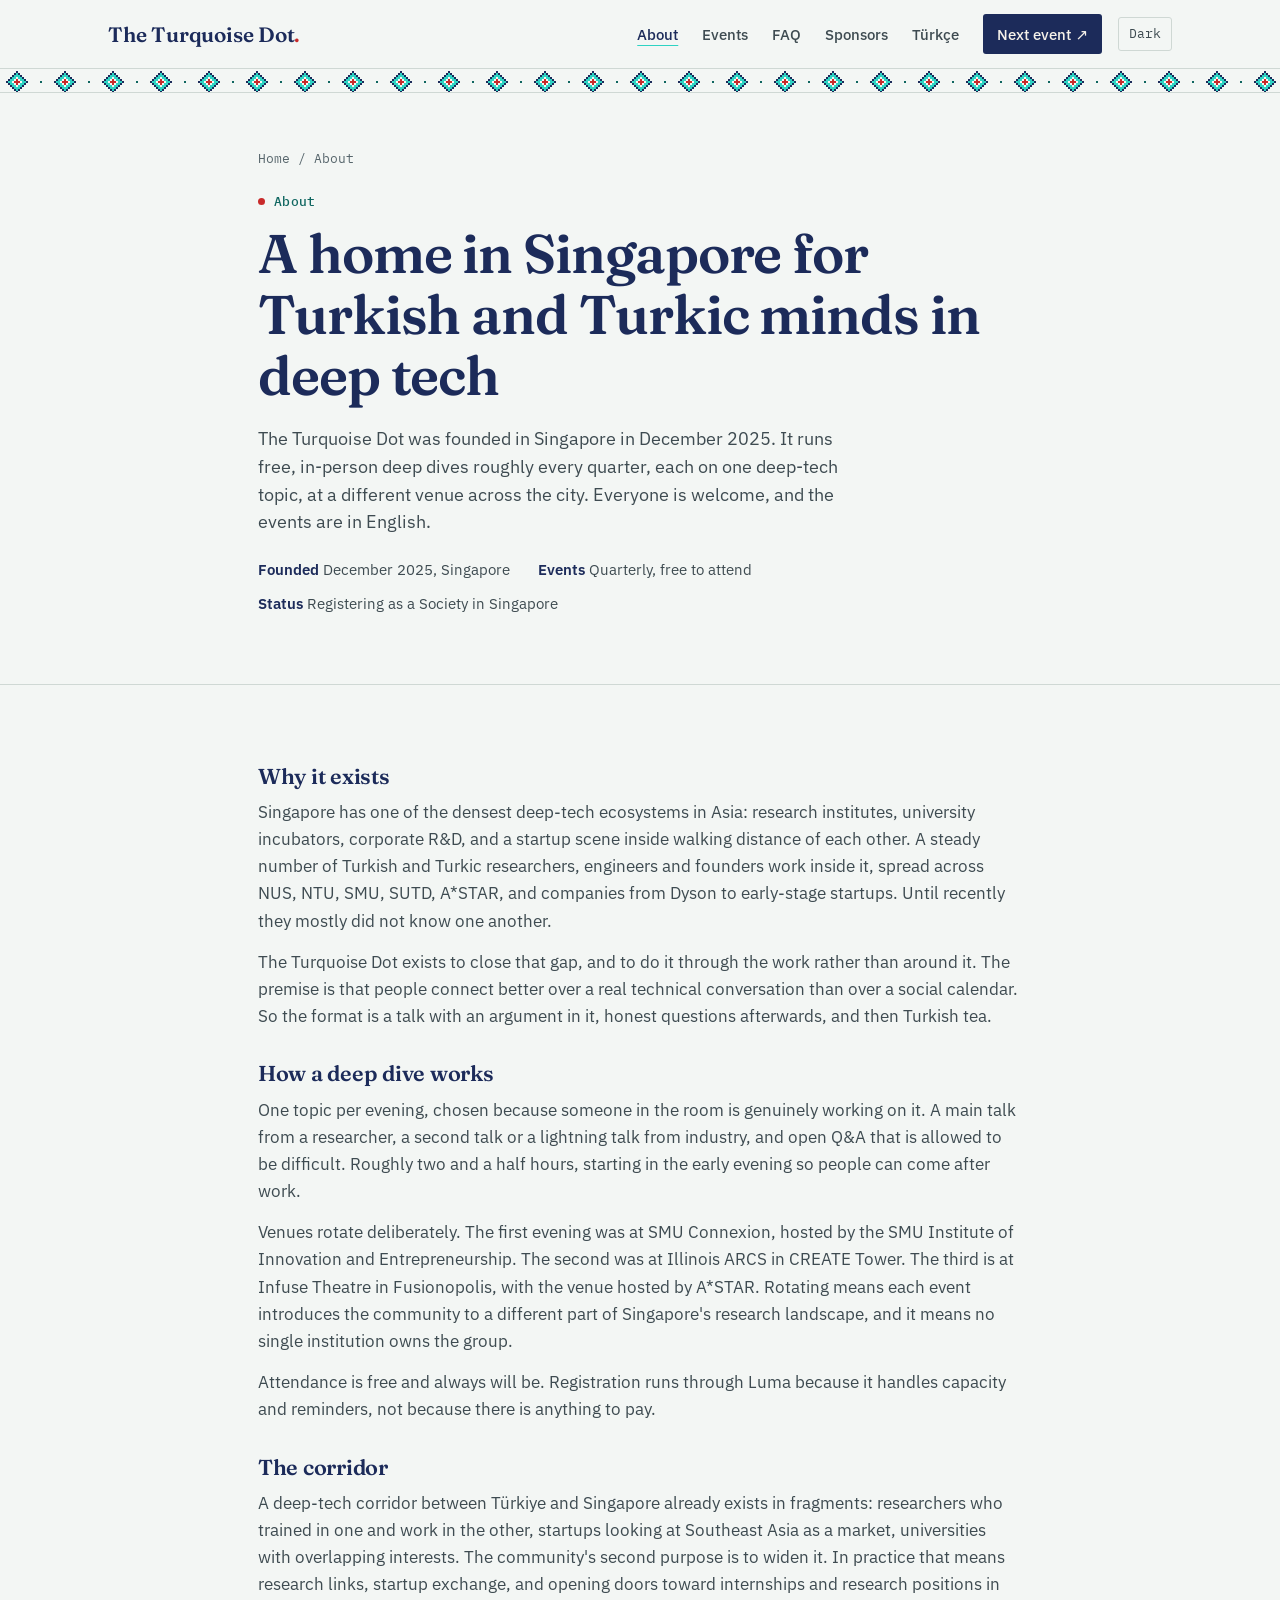
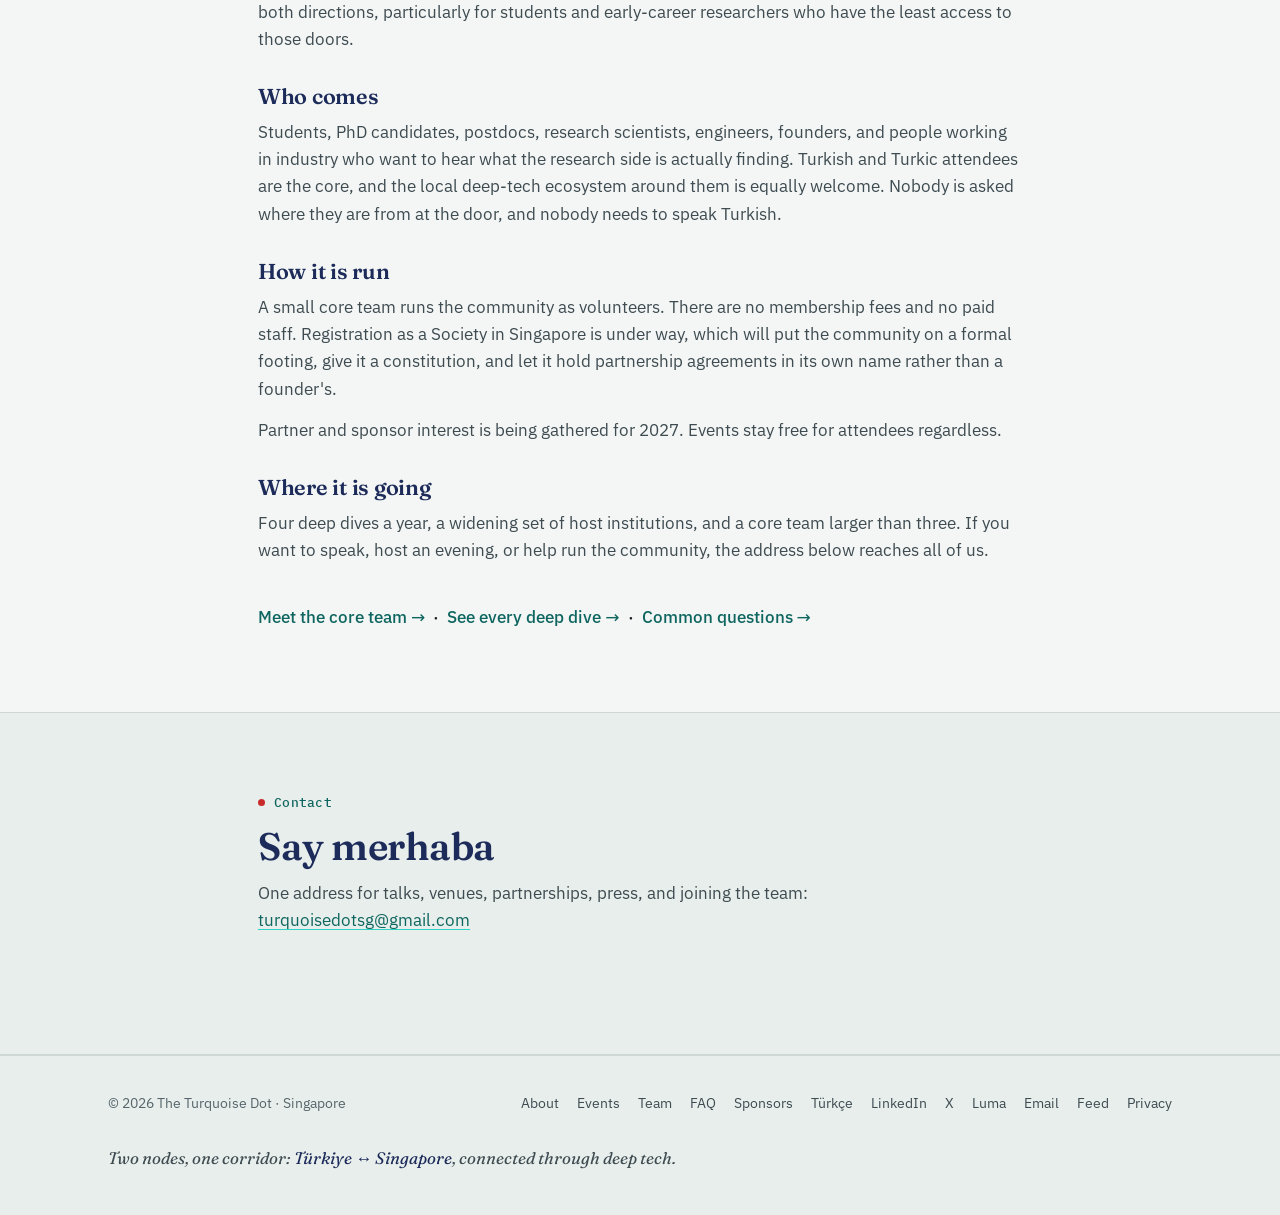
==== about/index.html @ 7c246142 "Discoverability: about, team, FAQ and Turkish pages, IndexNow, feed, and a landing page that stays a" ====
<!DOCTYPE html>
<html lang="en">
<head>
<meta charset="utf-8">
<meta name="viewport" content="width=device-width, initial-scale=1">
<title>About The Turquoise Dot | Singapore's Turkish and Turkic tech and research community</title>
<meta name="description" content="What The Turquoise Dot is, why it was founded in Singapore in December 2025, how its quarterly deep dives work, and how the community is run.">

<link rel="canonical" href="https://turquoisedot.org/about/">

<meta property="og:type" content="website">
<meta property="og:title" content="About The Turquoise Dot">
<meta property="og:description" content="Founded in Singapore in December 2025. Quarterly deep-tech evenings at rotating venues, free to attend, open to everyone.">
<meta property="og:url" content="https://turquoisedot.org/about/">
<meta property="og:image" content="https://turquoisedot.org/assets/og-image.jpg">
<meta name="twitter:card" content="summary_large_image">
<meta name="twitter:site" content="@theturquoisedot">

<link rel="icon" type="image/svg+xml" href="/assets/favicon.svg">
<link rel="icon" type="image/png" sizes="32x32" href="/assets/favicon-32.png">
<link rel="apple-touch-icon" href="/assets/apple-touch-icon.png">
<link rel="manifest" href="/site.webmanifest">
<link rel="alternate" type="application/atom+xml" title="The Turquoise Dot" href="/feed.xml">
<meta name="theme-color" content="#F3F6F4" media="(prefers-color-scheme: light)">
<meta name="theme-color" content="#131A1C" media="(prefers-color-scheme: dark)">

<link rel="stylesheet" href="/assets/site.css">
<script>(function(){try{var t=localStorage.getItem('td-theme');if(t==='dark'||t==='light'){document.documentElement.setAttribute('data-theme',t);}}catch(e){}})();</script>
<script type="application/ld+json">
{
  "@context": "https://schema.org",
  "@type": "AboutPage",
  "name": "About The Turquoise Dot",
  "url": "https://turquoisedot.org/about/",
  "datePublished": "2026-09-13",
  "dateModified": "2026-09-13",
  "inLanguage": "en",
  "isPartOf": { "@id": "https://turquoisedot.org/#website" },
  "about": { "@id": "https://turquoisedot.org/#organization" },
  "publisher": { "@id": "https://turquoisedot.org/#organization" }
}
</script>
<script type="application/ld+json">
{
  "@context": "https://schema.org",
  "@type": "BreadcrumbList",
  "itemListElement": [
    { "@type": "ListItem", "position": 1, "name": "Home", "item": "https://turquoisedot.org/" },
    { "@type": "ListItem", "position": 2, "name": "About", "item": "https://turquoisedot.org/about/" }
  ]
}
</script>
</head>
<body>

<nav>
  <div class="nav-inner">
    <a class="brand" href="/">The Turquoise Dot<span class="dot">.</span></a>
    <div class="nav-actions">
      <button class="theme-toggle" type="button" aria-label="Switch between light and dark" data-theme-toggle>Dark</button>
      <button class="nav-toggle" aria-expanded="false" aria-controls="nav-links">Menu</button>
    </div>
    <div class="nav-links" id="nav-links">
      <a href="/about/" aria-current="page">About</a>
      <a href="/events/">Events</a>
      <a href="/faq/">FAQ</a>
      <a href="/sponsors/">Sponsors</a>
      <a href="/tr/" lang="tr" hreflang="tr">Türkçe</a>
      <a class="cta" href="https://luma.com/TurquoiseDot" target="_blank" rel="noopener">Next event ↗</a>
    </div>
  </div>
</nav>

<main>

<div class="kilim" aria-hidden="true"></div>

<header class="page-head">
  <div class="wrap narrow">
    <p class="crumbs"><a href="/">Home</a> / About</p>
    <span class="kicker">About</span>
    <h1>A home in Singapore for Turkish and Turkic minds in deep tech</h1>
    <p class="lede">The Turquoise Dot was founded in Singapore in December 2025. It runs free, in-person deep dives roughly every quarter, each on one deep-tech topic, at a different venue across the city. Everyone is welcome, and the events are in English.</p>
    <div class="meta-list">
      <span><b>Founded</b> December 2025, Singapore</span>
      <span><b>Events</b> Quarterly, free to attend</span>
      <span><b>Status</b> Registering as a Society in Singapore</span>
    </div>
  </div>
</header>

<section>
  <div class="wrap narrow">
    <div class="prose">
      <h2>Why it exists</h2>
      <p>Singapore has one of the densest deep-tech ecosystems in Asia: research institutes, university incubators, corporate R&amp;D, and a startup scene inside walking distance of each other. A steady number of Turkish and Turkic researchers, engineers and founders work inside it, spread across NUS, NTU, SMU, SUTD, A*STAR, and companies from Dyson to early-stage startups. Until recently they mostly did not know one another.</p>
      <p>The Turquoise Dot exists to close that gap, and to do it through the work rather than around it. The premise is that people connect better over a real technical conversation than over a social calendar. So the format is a talk with an argument in it, honest questions afterwards, and then Turkish tea.</p>

      <h2>How a deep dive works</h2>
      <p>One topic per evening, chosen because someone in the room is genuinely working on it. A main talk from a researcher, a second talk or a lightning talk from industry, and open Q&amp;A that is allowed to be difficult. Roughly two and a half hours, starting in the early evening so people can come after work.</p>
      <p>Venues rotate deliberately. The first evening was at SMU Connexion, hosted by the SMU Institute of Innovation and Entrepreneurship. The second was at Illinois ARCS in CREATE Tower. The third is at Infuse Theatre in Fusionopolis, with the venue hosted by A*STAR. Rotating means each event introduces the community to a different part of Singapore's research landscape, and it means no single institution owns the group.</p>
      <p>Attendance is free and always will be. Registration runs through Luma because it handles capacity and reminders, not because there is anything to pay.</p>

      <h2>The corridor</h2>
      <p>A deep-tech corridor between Türkiye and Singapore already exists in fragments: researchers who trained in one and work in the other, startups looking at Southeast Asia as a market, universities with overlapping interests. The community's second purpose is to widen it. In practice that means research links, startup exchange, and opening doors toward internships and research positions in both directions, particularly for students and early-career researchers who have the least access to those doors.</p>

      <h2>Who comes</h2>
      <p>Students, PhD candidates, postdocs, research scientists, engineers, founders, and people working in industry who want to hear what the research side is actually finding. Turkish and Turkic attendees are the core, and the local deep-tech ecosystem around them is equally welcome. Nobody is asked where they are from at the door, and nobody needs to speak Turkish.</p>

      <h2>How it is run</h2>
      <p>A small core team runs the community as volunteers. There are no membership fees and no paid staff. Registration as a Society in Singapore is under way, which will put the community on a formal footing, give it a constitution, and let it hold partnership agreements in its own name rather than a founder's.</p>
      <p>Partner and sponsor interest is being gathered for 2027. Events stay free for attendees regardless.</p>

      <h2>Where it is going</h2>
      <p>Four deep dives a year, a widening set of host institutions, and a core team larger than three. If you want to speak, host an evening, or help run the community, the address below reaches all of us.</p>
    </div>

    <p class="sec-foot" style="margin-top:40px"><a href="/team/">Meet the core team →</a> &nbsp;·&nbsp; <a href="/events/">See every deep dive →</a> &nbsp;·&nbsp; <a href="/faq/">Common questions →</a></p>
  </div>
</section>

<section class="involve">
  <div class="wrap narrow">
    <div class="sec-head">
      <span class="kicker">Contact</span>
      <h2>Say merhaba</h2>
      <p>One address for talks, venues, partnerships, press, and joining the team: <a href="mailto:turquoisedotsg@gmail.com">turquoisedotsg@gmail.com</a></p>
    </div>
  </div>
</section>

</main>

<footer>
  <div class="wrap foot">
    <div>© 2026 The Turquoise Dot · Singapore</div>
    <div class="foot-links">
      <a href="/about/">About</a>
      <a href="/events/">Events</a>
      <a href="/team/">Team</a>
      <a href="/faq/">FAQ</a>
      <a href="/sponsors/">Sponsors</a>
      <a href="/tr/" lang="tr" hreflang="tr">Türkçe</a>
      <a href="https://www.linkedin.com/company/turquoisedot" target="_blank" rel="noopener">LinkedIn</a>
      <a href="https://x.com/theturquoisedot" target="_blank" rel="noopener">X</a>
      <a href="https://luma.com/TurquoiseDot" target="_blank" rel="noopener">Luma</a>
      <a href="mailto:turquoisedotsg@gmail.com">Email</a>
      <a href="/feed.xml">Feed</a>
      <a href="/privacy/">Privacy</a>
    </div>
    <div class="tag">Two nodes, one corridor: <em>Türkiye ↔ Singapore</em>, connected through deep tech.</div>
  </div>
</footer>

<script src="/assets/site.js"></script>
</body>
</html>
---- assets/site.css ----
/* The Turquoise Dot: shared stylesheet for every page (v3, "paper and turquoise").
   Identity: warm paper, navy ink for headings, turquoise (the Turkish stone) for links and rules,
   a red dot for Singapore and both flags, and one pixel-kilim band under the masthead.
   Fonts are self-hosted in /assets/fonts (Fraunces for headings, IBM Plex Sans for text, IBM Plex Mono for labels). */

/* ---------- fonts ---------- */
@font-face{font-family:'Fraunces';font-style:normal;font-weight:300 900;font-display:swap;src:url(/assets/fonts/fraunces-latin-wght-normal.woff2) format('woff2-variations');unicode-range:U+0000-00FF,U+0131,U+0152-0153,U+02BB-02BC,U+02C6,U+02DA,U+02DC,U+0304,U+0308,U+0329,U+2000-206F,U+20AC,U+2122,U+2191,U+2193,U+2212,U+2215,U+FEFF,U+FFFD}
@font-face{font-family:'Fraunces';font-style:normal;font-weight:300 900;font-display:swap;src:url(/assets/fonts/fraunces-latin-ext-wght-normal.woff2) format('woff2-variations');unicode-range:U+0100-02BA,U+02BD-02C5,U+02C7-02CC,U+02CE-02D7,U+02DD-02FF,U+0304,U+0308,U+0329,U+1D00-1DBF,U+1E00-1E9F,U+1EF2-1EFF,U+2020,U+20A0-20AB,U+20AD-20C0,U+2113,U+2C60-2C7F,U+A720-A7FF}
@font-face{font-family:'Fraunces';font-style:italic;font-weight:300 900;font-display:swap;src:url(/assets/fonts/fraunces-latin-wght-italic.woff2) format('woff2-variations');unicode-range:U+0000-00FF,U+0131,U+0152-0153,U+02BB-02BC,U+02C6,U+02DA,U+02DC,U+0304,U+0308,U+0329,U+2000-206F,U+20AC,U+2122,U+2191,U+2193,U+2212,U+2215,U+FEFF,U+FFFD}
@font-face{font-family:'Fraunces';font-style:italic;font-weight:300 900;font-display:swap;src:url(/assets/fonts/fraunces-latin-ext-wght-italic.woff2) format('woff2-variations');unicode-range:U+0100-02BA,U+02BD-02C5,U+02C7-02CC,U+02CE-02D7,U+02DD-02FF,U+0304,U+0308,U+0329,U+1D00-1DBF,U+1E00-1E9F,U+1EF2-1EFF,U+2020,U+20A0-20AB,U+20AD-20C0,U+2113,U+2C60-2C7F,U+A720-A7FF}
@font-face{font-family:'IBM Plex Sans';font-style:normal;font-weight:400;font-display:swap;src:url(/assets/fonts/ibm-plex-sans-latin-400-normal.woff2) format('woff2');unicode-range:U+0000-00FF,U+0131,U+0152-0153,U+02BB-02BC,U+02C6,U+02DA,U+02DC,U+0304,U+0308,U+0329,U+2000-206F,U+20AC,U+2122,U+2191,U+2193,U+2212,U+2215,U+FEFF,U+FFFD}
@font-face{font-family:'IBM Plex Sans';font-style:normal;font-weight:400;font-display:swap;src:url(/assets/fonts/ibm-plex-sans-latin-ext-400-normal.woff2) format('woff2');unicode-range:U+0100-02BA,U+02BD-02C5,U+02C7-02CC,U+02CE-02D7,U+02DD-02FF,U+0304,U+0308,U+0329,U+1D00-1DBF,U+1E00-1E9F,U+1EF2-1EFF,U+2020,U+20A0-20AB,U+20AD-20C0,U+2113,U+2C60-2C7F,U+A720-A7FF}
@font-face{font-family:'IBM Plex Sans';font-style:normal;font-weight:500;font-display:swap;src:url(/assets/fonts/ibm-plex-sans-latin-500-normal.woff2) format('woff2');unicode-range:U+0000-00FF,U+0131,U+0152-0153,U+02BB-02BC,U+02C6,U+02DA,U+02DC,U+0304,U+0308,U+0329,U+2000-206F,U+20AC,U+2122,U+2191,U+2193,U+2212,U+2215,U+FEFF,U+FFFD}
@font-face{font-family:'IBM Plex Sans';font-style:normal;font-weight:500;font-display:swap;src:url(/assets/fonts/ibm-plex-sans-latin-ext-500-normal.woff2) format('woff2');unicode-range:U+0100-02BA,U+02BD-02C5,U+02C7-02CC,U+02CE-02D7,U+02DD-02FF,U+0304,U+0308,U+0329,U+1D00-1DBF,U+1E00-1E9F,U+1EF2-1EFF,U+2020,U+20A0-20AB,U+20AD-20C0,U+2113,U+2C60-2C7F,U+A720-A7FF}
@font-face{font-family:'IBM Plex Sans';font-style:normal;font-weight:600;font-display:swap;src:url(/assets/fonts/ibm-plex-sans-latin-600-normal.woff2) format('woff2');unicode-range:U+0000-00FF,U+0131,U+0152-0153,U+02BB-02BC,U+02C6,U+02DA,U+02DC,U+0304,U+0308,U+0329,U+2000-206F,U+20AC,U+2122,U+2191,U+2193,U+2212,U+2215,U+FEFF,U+FFFD}
@font-face{font-family:'IBM Plex Sans';font-style:normal;font-weight:600;font-display:swap;src:url(/assets/fonts/ibm-plex-sans-latin-ext-600-normal.woff2) format('woff2');unicode-range:U+0100-02BA,U+02BD-02C5,U+02C7-02CC,U+02CE-02D7,U+02DD-02FF,U+0304,U+0308,U+0329,U+1D00-1DBF,U+1E00-1E9F,U+1EF2-1EFF,U+2020,U+20A0-20AB,U+20AD-20C0,U+2113,U+2C60-2C7F,U+A720-A7FF}
@font-face{font-family:'IBM Plex Mono';font-style:normal;font-weight:400;font-display:swap;src:url(/assets/fonts/ibm-plex-mono-latin-400-normal.woff2) format('woff2');unicode-range:U+0000-00FF,U+0131,U+0152-0153,U+02BB-02BC,U+02C6,U+02DA,U+02DC,U+0304,U+0308,U+0329,U+2000-206F,U+20AC,U+2122,U+2191,U+2193,U+2212,U+2215,U+FEFF,U+FFFD}
@font-face{font-family:'IBM Plex Mono';font-style:normal;font-weight:400;font-display:swap;src:url(/assets/fonts/ibm-plex-mono-latin-ext-400-normal.woff2) format('woff2');unicode-range:U+0100-02BA,U+02BD-02C5,U+02C7-02CC,U+02CE-02D7,U+02DD-02FF,U+0304,U+0308,U+0329,U+1D00-1DBF,U+1E00-1E9F,U+1EF2-1EFF,U+2020,U+20A0-20AB,U+20AD-20C0,U+2113,U+2C60-2C7F,U+A720-A7FF}
@font-face{font-family:'IBM Plex Mono';font-style:normal;font-weight:500;font-display:swap;src:url(/assets/fonts/ibm-plex-mono-latin-500-normal.woff2) format('woff2');unicode-range:U+0000-00FF,U+0131,U+0152-0153,U+02BB-02BC,U+02C6,U+02DA,U+02DC,U+0304,U+0308,U+0329,U+2000-206F,U+20AC,U+2122,U+2191,U+2193,U+2212,U+2215,U+FEFF,U+FFFD}
@font-face{font-family:'IBM Plex Mono';font-style:normal;font-weight:500;font-display:swap;src:url(/assets/fonts/ibm-plex-mono-latin-ext-500-normal.woff2) format('woff2');unicode-range:U+0100-02BA,U+02BD-02C5,U+02C7-02CC,U+02CE-02D7,U+02DD-02FF,U+0304,U+0308,U+0329,U+1D00-1DBF,U+1E00-1E9F,U+1EF2-1EFF,U+2020,U+20A0-20AB,U+20AD-20C0,U+2113,U+2C60-2C7F,U+A720-A7FF}

/* ---------- tokens ---------- */
:root{
  --paper:#F3F6F4;        /* page */
  --paper-2:#E8EEEB;      /* alternate bands */
  --paper-3:#FBFCFB;      /* panels */
  --ink:#1B2126;          /* body text */
  --ink-2:#3E4B51;        /* secondary text */
  --muted:#56656B;        /* captions, meta */
  --head:#1C2B5A;         /* headings: Iznik navy */
  --turq:#0F6660;         /* links, labels (text-safe turquoise, 5:1 on paper) */
  --turq-2:#2ED3C3;       /* fills, marks */
  --turq-tint:#DCF2EE;    /* soft tint */
  --red:#C82A2A;          /* the dot */
  --rule:#CFD8D4;         /* hairlines */
  --rule-2:#1C2B5A;       /* strong rules */
  --btn-bg:#1C2B5A;--btn-fg:#F6F2EA;
  --glyph:url("data:image/svg+xml,%3Csvg xmlns=%22http://www.w3.org/2000/svg%22 viewBox=%220 0 9 9%22 width=%2218%22 height=%2218%22 shape-rendering=%22crispEdges%22%3E%3Cpath fill=%22%231C2B5A%22 d=%22M4 1h1v1h-1zM3 2h1v1h-1zM5 2h1v1h-1zM2 3h1v1h-1zM6 3h1v1h-1zM1 4h1v1h-1zM7 4h1v1h-1zM2 5h1v1h-1zM6 5h1v1h-1zM3 6h1v1h-1zM5 6h1v1h-1zM4 7h1v1h-1z%22/%3E%3Cpath fill=%22%232ED3C3%22 d=%22M4 2h1v1h-1zM3 3h1v1h-1zM5 3h1v1h-1zM2 4h1v1h-1zM6 4h1v1h-1zM3 5h1v1h-1zM5 5h1v1h-1zM4 6h1v1h-1z%22/%3E%3Cpath fill=%22%23F3F6F4%22 d=%22M4 3h1v1h-1zM3 4h1v1h-1zM5 4h1v1h-1zM4 5h1v1h-1z%22/%3E%3Cpath fill=%22%23C82A2A%22 d=%22M4 4h1v1h-1z%22/%3E%3C/svg%3E");
  --band:url("data:image/svg+xml,%3Csvg xmlns=%22http://www.w3.org/2000/svg%22 viewBox=%220 0 24 12%22 width=%2248%22 height=%2224%22 shape-rendering=%22crispEdges%22%3E%3Cpath fill=%22%231C2B5A%22 d=%22M12 1h1v1h-1zM11 2h1v1h-1zM13 2h1v1h-1zM10 3h1v1h-1zM14 3h1v1h-1zM9 4h1v1h-1zM15 4h1v1h-1zM8 5h1v1h-1zM16 5h1v1h-1zM7 6h1v1h-1zM17 6h1v1h-1zM8 7h1v1h-1zM16 7h1v1h-1zM9 8h1v1h-1zM15 8h1v1h-1zM10 9h1v1h-1zM14 9h1v1h-1zM11 10h1v1h-1zM13 10h1v1h-1zM12 11h1v1h-1z%22/%3E%3Cpath fill=%22%232ED3C3%22 d=%22M12 2h1v1h-1zM11 3h1v1h-1zM12 3h1v1h-1zM13 3h1v1h-1zM10 4h1v1h-1zM11 4h1v1h-1zM13 4h1v1h-1zM14 4h1v1h-1zM9 5h1v1h-1zM10 5h1v1h-1zM14 5h1v1h-1zM15 5h1v1h-1zM8 6h1v1h-1zM9 6h1v1h-1zM15 6h1v1h-1zM16 6h1v1h-1zM9 7h1v1h-1zM10 7h1v1h-1zM14 7h1v1h-1zM15 7h1v1h-1zM10 8h1v1h-1zM11 8h1v1h-1zM13 8h1v1h-1zM14 8h1v1h-1zM11 9h1v1h-1zM12 9h1v1h-1zM13 9h1v1h-1zM12 10h1v1h-1z%22/%3E%3Cpath fill=%22%23F3F6F4%22 d=%22M12 4h1v1h-1zM11 5h1v1h-1zM13 5h1v1h-1zM10 6h1v1h-1zM14 6h1v1h-1zM11 7h1v1h-1zM13 7h1v1h-1zM12 8h1v1h-1z%22/%3E%3Cpath fill=%22%23C82A2A%22 d=%22M12 5h1v1h-1zM11 6h1v1h-1zM12 6h1v1h-1zM13 6h1v1h-1zM12 7h1v1h-1z%22/%3E%3Cpath fill=%22%230F6660%22 d=%22M0 6h1v1h-1z%22/%3E%3C/svg%3E");
  --shadow:0 18px 40px rgba(28,43,90,.12);
  --serif:'Fraunces',Georgia,'Times New Roman',serif;
  --sans:'IBM Plex Sans',system-ui,-apple-system,'Segoe UI',sans-serif;
  --mono:'IBM Plex Mono',ui-monospace,SFMono-Regular,Menlo,monospace;
  --radius:3px;
  color-scheme:light;
}
:root[data-theme="dark"]{
  --glyph:url("data:image/svg+xml,%3Csvg xmlns=%22http://www.w3.org/2000/svg%22 viewBox=%220 0 9 9%22 width=%2218%22 height=%2218%22 shape-rendering=%22crispEdges%22%3E%3Cpath fill=%22%23EDEBE4%22 d=%22M4 1h1v1h-1zM3 2h1v1h-1zM5 2h1v1h-1zM2 3h1v1h-1zM6 3h1v1h-1zM1 4h1v1h-1zM7 4h1v1h-1zM2 5h1v1h-1zM6 5h1v1h-1zM3 6h1v1h-1zM5 6h1v1h-1zM4 7h1v1h-1z%22/%3E%3Cpath fill=%22%232ED3C3%22 d=%22M4 2h1v1h-1zM3 3h1v1h-1zM5 3h1v1h-1zM2 4h1v1h-1zM6 4h1v1h-1zM3 5h1v1h-1zM5 5h1v1h-1zM4 6h1v1h-1z%22/%3E%3Cpath fill=%22%23131A1C%22 d=%22M4 3h1v1h-1zM3 4h1v1h-1zM5 4h1v1h-1zM4 5h1v1h-1z%22/%3E%3Cpath fill=%22%23E8574F%22 d=%22M4 4h1v1h-1z%22/%3E%3C/svg%3E");
  --paper:#131A1C;--paper-2:#1A2225;--paper-3:#1F282D;
  --ink:#E9EBE4;--ink-2:#C6CDCA;--muted:#9FAEB2;
  --head:#F1EEE6;
  --turq:#4FD9CB;--turq-2:#2ED3C3;--turq-tint:#163B3A;
  --red:#F0625D;
  --rule:#2C363C;--rule-2:#E9EBE4;
  --btn-bg:#2ED3C3;--btn-fg:#0E1B1A;
  --band:url("data:image/svg+xml,%3Csvg xmlns=%22http://www.w3.org/2000/svg%22 viewBox=%220 0 24 12%22 width=%2248%22 height=%2224%22 shape-rendering=%22crispEdges%22%3E%3Cpath fill=%22%23EDEBE4%22 d=%22M12 1h1v1h-1zM11 2h1v1h-1zM13 2h1v1h-1zM10 3h1v1h-1zM14 3h1v1h-1zM9 4h1v1h-1zM15 4h1v1h-1zM8 5h1v1h-1zM16 5h1v1h-1zM7 6h1v1h-1zM17 6h1v1h-1zM8 7h1v1h-1zM16 7h1v1h-1zM9 8h1v1h-1zM15 8h1v1h-1zM10 9h1v1h-1zM14 9h1v1h-1zM11 10h1v1h-1zM13 10h1v1h-1zM12 11h1v1h-1z%22/%3E%3Cpath fill=%22%232ED3C3%22 d=%22M12 2h1v1h-1zM11 3h1v1h-1zM12 3h1v1h-1zM13 3h1v1h-1zM10 4h1v1h-1zM11 4h1v1h-1zM13 4h1v1h-1zM14 4h1v1h-1zM9 5h1v1h-1zM10 5h1v1h-1zM14 5h1v1h-1zM15 5h1v1h-1zM8 6h1v1h-1zM9 6h1v1h-1zM15 6h1v1h-1zM16 6h1v1h-1zM9 7h1v1h-1zM10 7h1v1h-1zM14 7h1v1h-1zM15 7h1v1h-1zM10 8h1v1h-1zM11 8h1v1h-1zM13 8h1v1h-1zM14 8h1v1h-1zM11 9h1v1h-1zM12 9h1v1h-1zM13 9h1v1h-1zM12 10h1v1h-1z%22/%3E%3Cpath fill=%22%23131A1C%22 d=%22M12 4h1v1h-1zM11 5h1v1h-1zM13 5h1v1h-1zM10 6h1v1h-1zM14 6h1v1h-1zM11 7h1v1h-1zM13 7h1v1h-1zM12 8h1v1h-1z%22/%3E%3Cpath fill=%22%23E8574F%22 d=%22M12 5h1v1h-1zM11 6h1v1h-1zM12 6h1v1h-1zM13 6h1v1h-1zM12 7h1v1h-1z%22/%3E%3Cpath fill=%22%234FD9CB%22 d=%22M0 6h1v1h-1z%22/%3E%3C/svg%3E");
  --shadow:0 18px 40px rgba(0,0,0,.45);
  color-scheme:dark;
}
@media (prefers-color-scheme: dark){
  :root:not([data-theme="light"]){
  --glyph:url("data:image/svg+xml,%3Csvg xmlns=%22http://www.w3.org/2000/svg%22 viewBox=%220 0 9 9%22 width=%2218%22 height=%2218%22 shape-rendering=%22crispEdges%22%3E%3Cpath fill=%22%23EDEBE4%22 d=%22M4 1h1v1h-1zM3 2h1v1h-1zM5 2h1v1h-1zM2 3h1v1h-1zM6 3h1v1h-1zM1 4h1v1h-1zM7 4h1v1h-1zM2 5h1v1h-1zM6 5h1v1h-1zM3 6h1v1h-1zM5 6h1v1h-1zM4 7h1v1h-1z%22/%3E%3Cpath fill=%22%232ED3C3%22 d=%22M4 2h1v1h-1zM3 3h1v1h-1zM5 3h1v1h-1zM2 4h1v1h-1zM6 4h1v1h-1zM3 5h1v1h-1zM5 5h1v1h-1zM4 6h1v1h-1z%22/%3E%3Cpath fill=%22%23131A1C%22 d=%22M4 3h1v1h-1zM3 4h1v1h-1zM5 4h1v1h-1zM4 5h1v1h-1z%22/%3E%3Cpath fill=%22%23E8574F%22 d=%22M4 4h1v1h-1z%22/%3E%3C/svg%3E");
    --paper:#131A1C;--paper-2:#1A2225;--paper-3:#1F282D;
    --ink:#E9EBE4;--ink-2:#C6CDCA;--muted:#9FAEB2;
    --head:#F1EEE6;
    --turq:#4FD9CB;--turq-2:#2ED3C3;--turq-tint:#163B3A;
    --red:#F0625D;
    --rule:#2C363C;--rule-2:#E9EBE4;
    --btn-bg:#2ED3C3;--btn-fg:#0E1B1A;
    --band:url("data:image/svg+xml,%3Csvg xmlns=%22http://www.w3.org/2000/svg%22 viewBox=%220 0 24 12%22 width=%2248%22 height=%2224%22 shape-rendering=%22crispEdges%22%3E%3Cpath fill=%22%23EDEBE4%22 d=%22M12 1h1v1h-1zM11 2h1v1h-1zM13 2h1v1h-1zM10 3h1v1h-1zM14 3h1v1h-1zM9 4h1v1h-1zM15 4h1v1h-1zM8 5h1v1h-1zM16 5h1v1h-1zM7 6h1v1h-1zM17 6h1v1h-1zM8 7h1v1h-1zM16 7h1v1h-1zM9 8h1v1h-1zM15 8h1v1h-1zM10 9h1v1h-1zM14 9h1v1h-1zM11 10h1v1h-1zM13 10h1v1h-1zM12 11h1v1h-1z%22/%3E%3Cpath fill=%22%232ED3C3%22 d=%22M12 2h1v1h-1zM11 3h1v1h-1zM12 3h1v1h-1zM13 3h1v1h-1zM10 4h1v1h-1zM11 4h1v1h-1zM13 4h1v1h-1zM14 4h1v1h-1zM9 5h1v1h-1zM10 5h1v1h-1zM14 5h1v1h-1zM15 5h1v1h-1zM8 6h1v1h-1zM9 6h1v1h-1zM15 6h1v1h-1zM16 6h1v1h-1zM9 7h1v1h-1zM10 7h1v1h-1zM14 7h1v1h-1zM15 7h1v1h-1zM10 8h1v1h-1zM11 8h1v1h-1zM13 8h1v1h-1zM14 8h1v1h-1zM11 9h1v1h-1zM12 9h1v1h-1zM13 9h1v1h-1zM12 10h1v1h-1z%22/%3E%3Cpath fill=%22%23131A1C%22 d=%22M12 4h1v1h-1zM11 5h1v1h-1zM13 5h1v1h-1zM10 6h1v1h-1zM14 6h1v1h-1zM11 7h1v1h-1zM13 7h1v1h-1zM12 8h1v1h-1z%22/%3E%3Cpath fill=%22%23E8574F%22 d=%22M12 5h1v1h-1zM11 6h1v1h-1zM12 6h1v1h-1zM13 6h1v1h-1zM12 7h1v1h-1z%22/%3E%3Cpath fill=%22%234FD9CB%22 d=%22M0 6h1v1h-1z%22/%3E%3C/svg%3E");
    --shadow:0 18px 40px rgba(0,0,0,.45);
    color-scheme:dark;
  }
}

/* ---------- base ---------- */
*{box-sizing:border-box;margin:0;padding:0}
html{scroll-behavior:smooth}
body{background:var(--paper);color:var(--ink);font-family:var(--sans);font-size:17px;line-height:1.6;-webkit-font-smoothing:antialiased}
h1,h2,h3{font-family:var(--serif);font-weight:600;color:var(--head);line-height:1.12;letter-spacing:-.012em}
a{color:var(--turq);text-decoration:none}
a:hover{text-decoration:underline;text-underline-offset:3px}
a:focus-visible,button:focus-visible{outline:2px solid var(--turq);outline-offset:3px}
img{max-width:100%;display:block}
[hidden]{display:none!important}
.wrap{max-width:1120px;margin:0 auto;padding:0 28px}
.narrow{max-width:820px}
.kicker,.mono{font-family:var(--mono);font-size:.8rem;font-weight:500;letter-spacing:.02em;color:var(--turq)}
.kicker{display:block;margin-bottom:12px}
.kicker::before{content:"";display:inline-block;width:7px;height:7px;border-radius:50%;background:var(--red);margin-right:9px;vertical-align:1px}
.dot{color:var(--red)}
.reveal{opacity:1;transform:none}

/* ---------- announcement bar ---------- */
.annc{background:var(--head);color:var(--paper);font-family:var(--mono);font-size:.82rem}
:root[data-theme="dark"] .annc{background:var(--paper-2);color:var(--ink)}
@media (prefers-color-scheme: dark){:root:not([data-theme="light"]) .annc{background:var(--paper-2);color:var(--ink)}}
.annc .wrap{display:flex;align-items:center;justify-content:center;gap:12px;flex-wrap:wrap;padding:8px 28px;text-align:center}
.annc .pulse{width:8px;height:8px;border-radius:50%;background:var(--red);flex:none}
.annc b{font-weight:500}
.annc span{opacity:.8}
.annc a{color:var(--turq-2);font-weight:500;white-space:nowrap}
.annc a:hover{color:var(--turq-2)}

/* ---------- masthead ---------- */
nav{position:sticky;top:0;z-index:50;background:var(--paper);border-bottom:1px solid var(--rule)}
.nav-inner{display:flex;align-items:center;justify-content:flex-start;gap:16px;padding:14px 28px;max-width:1120px;margin:0 auto}
.brand{font-family:var(--serif);font-weight:600;font-size:1.3rem;color:var(--head);white-space:nowrap;letter-spacing:-.01em}
.brand:hover{text-decoration:none}
.nav-links{display:flex;gap:24px;align-items:center;flex-wrap:wrap;font-size:.95rem}
.nav-links a{color:var(--ink-2);font-weight:500}
.nav-links a:hover,.nav-links a[aria-current="page"]{color:var(--head);text-decoration:underline;text-underline-offset:5px;text-decoration-color:var(--turq-2)}
.nav-links a.cta{color:var(--btn-fg);background:var(--btn-bg);padding:8px 14px;border-radius:var(--radius);font-weight:500;text-decoration:none}
.nav-links a.cta:hover{opacity:.92}
.nav-toggle,.theme-toggle{background:none;border:1px solid var(--rule);color:var(--ink-2);border-radius:var(--radius);padding:6px 10px;font:inherit;font-size:.8rem;font-family:var(--mono);cursor:pointer}
.theme-toggle:hover{border-color:var(--turq);color:var(--turq)}
.nav-toggle{display:none}
.nav-actions{display:flex;gap:8px;align-items:center;order:3}
.nav-links{order:2;margin-left:auto}
.brand{order:1}

/* ---------- kilim band ---------- */
.kilim{height:24px;background-image:var(--band);background-repeat:repeat-x;background-position:center;background-size:48px 24px;border-bottom:1px solid var(--rule)}

/* ---------- hero ---------- */
.hero{border-bottom:1px solid var(--rule)}
.hero-grid{display:grid;grid-template-columns:1.05fr .95fr;gap:56px;align-items:center;padding:72px 0 64px}
.eyebrow{font-family:var(--mono);font-size:.8rem;font-weight:500;letter-spacing:.02em;color:var(--turq);margin-bottom:22px}
.eyebrow::before{content:"";display:inline-block;width:7px;height:7px;border-radius:50%;background:var(--red);margin-right:9px;vertical-align:1px}
.hero h1{font-size:clamp(2.7rem,5.6vw,4.2rem);font-weight:600;margin-bottom:22px;letter-spacing:-.02em}
.lede{color:var(--ink-2);font-size:1.12rem;max-width:34em;margin-bottom:32px;line-height:1.55}
.lede strong{color:var(--ink);font-weight:600}
.btns{display:flex;gap:12px;flex-wrap:wrap}
.btn{display:inline-block;padding:12px 20px;border-radius:var(--radius);font-weight:500;font-size:.95rem;border:1px solid transparent;text-decoration:none}
.btn:hover{text-decoration:none}
.btn-primary{background:var(--btn-bg);color:var(--btn-fg);border-color:var(--btn-bg)}
.btn-primary:hover{opacity:.92}
.btn-ghost{border-color:var(--rule-2);color:var(--head)}
.btn-ghost:hover{background:var(--paper-2)}
.hero-art{border-radius:var(--radius);overflow:hidden;border:1px solid var(--rule)}
.hero-art img{width:100%;height:auto}
.hero-cap{font-family:var(--mono);font-size:.78rem;color:var(--muted);margin-top:10px}

/* ---------- page header (sub-pages) ---------- */
.page-head{border-bottom:1px solid var(--rule);padding:56px 0 44px}
.crumbs{font-family:var(--mono);font-size:.8rem;color:var(--muted);margin-bottom:22px}
.crumbs a{color:var(--muted)}
.page-head h1{font-size:clamp(2.2rem,4.6vw,3.4rem);font-weight:600;margin:10px 0 18px;letter-spacing:-.02em}
.page-head .lede{margin-bottom:22px}
.meta-list{display:flex;flex-wrap:wrap;gap:10px 28px;color:var(--ink-2);font-size:.93rem;margin-bottom:24px}
.meta-list b{color:var(--head);font-weight:600}

/* ---------- spotlight (next event) ---------- */
.spotlight{padding:40px 0 44px}
.spot{background:var(--head);color:var(--paper);border-radius:var(--radius);padding:34px 36px;display:grid;grid-template-columns:1.2fr .9fr;gap:40px;align-items:start;box-shadow:var(--shadow)}
:root[data-theme="dark"] .spot{background:var(--paper-2);color:var(--ink);border:1px solid var(--rule)}
@media (prefers-color-scheme: dark){:root:not([data-theme="light"]) .spot{background:var(--paper-2);color:var(--ink);border:1px solid var(--rule)}}
.spot h2{font-size:clamp(1.8rem,3.4vw,2.5rem);margin:14px 0 12px;color:inherit}
.spot .desc{opacity:.86;margin-bottom:18px;max-width:36em}
.spot .venue{opacity:.86;font-size:.92rem;margin-bottom:24px}
.spot .venue b{font-weight:600;opacity:1}
.spot .btns .btn-primary{background:var(--turq-2);color:#0E1B1A;border-color:var(--turq-2)}
.spot .btns .btn-ghost{border-color:currentColor;color:inherit}
.spot .btns .btn-ghost:hover{background:rgba(255,255,255,.08)}
.spot .note{opacity:.75;font-size:.86rem;margin-top:16px;font-family:var(--mono)}
.spot .chip{color:var(--turq-2);border-color:rgba(255,255,255,.3)}
.spot .chip.next{color:#FFB3AE;border-color:rgba(255,179,174,.5)}
.speakers{list-style:none;display:grid;gap:0;margin-top:4px;border-top:1px solid rgba(255,255,255,.22)}
.speakers li{padding:12px 0;border-bottom:1px solid rgba(255,255,255,.22);font-size:.93rem;display:flex;flex-direction:column;gap:2px}
.speakers li b{font-family:var(--serif);font-weight:600;font-size:1.05rem}
.speakers li span{opacity:.8;font-size:.86rem}
.speakers li i{font-style:normal;color:var(--turq-2);font-size:.86rem}
.spot .side-label{font-family:var(--mono);font-size:.78rem;color:var(--turq-2);margin-bottom:10px}

/* ---------- facts strip (formerly stats) ---------- */
.stats{border-bottom:1px solid var(--rule);background:var(--paper-2)}
.stats-grid{display:grid;grid-template-columns:repeat(4,1fr);gap:0;padding:6px 0}
.stat{padding:22px 22px 20px;border-left:1px solid var(--rule)}
.stat:first-child{border-left:none;padding-left:0}
.stat b{display:block;font-family:var(--serif);font-size:1.75rem;font-weight:600;color:var(--head);margin-bottom:2px;letter-spacing:-.01em}
.stat span{font-family:var(--mono);color:var(--muted);font-size:.78rem}

/* ---------- facts line ---------- */
.facts-line{border-top:1px solid var(--rule);border-bottom:1px solid var(--rule);background:var(--paper-2)}
.facts-line p{font-family:var(--mono);font-size:.82rem;color:var(--ink-2);padding:16px 0;line-height:1.7}
.facts-line b{color:var(--head);font-weight:500}
.facts-line .sep{color:var(--turq);margin:0 8px}

/* ---------- hosts / partners strip ---------- */
.hosts{border-bottom:1px solid var(--rule);padding:16px 0}
.hosts .wrap{display:flex;flex-wrap:wrap;align-items:center;gap:8px 22px;font-size:.88rem;color:var(--ink-2)}
.hosts .label{font-family:var(--mono);font-size:.76rem;color:var(--turq);margin-right:6px}

/* ---------- sections ---------- */
section{padding:80px 0}
.sec-head{margin-bottom:40px;max-width:44em}
.sec-head h2{font-size:clamp(1.8rem,3.2vw,2.4rem);margin-bottom:12px}
.sec-head p{color:var(--ink-2)}
.sec-foot{margin-top:28px;font-weight:500}
.sec-slim{padding:30px 0}

/* ---------- numbered list (formerly cards) ---------- */
.cards{display:grid;grid-template-columns:1fr 1fr;gap:0 48px;border-top:1px solid var(--rule)}
.card{padding:26px 0 28px;border-bottom:1px solid var(--rule)}
.card .ico{display:none}
.card h3{font-size:1.3rem;margin-bottom:8px}
.card h3::before{content:"";display:inline-block;width:18px;height:18px;background:var(--glyph) no-repeat center/18px 18px;margin-right:10px;vertical-align:-2px}
.card p{color:var(--ink-2);font-size:.97rem}

/* ---------- corridor divider ---------- */
.corridor{padding:10px 0 0;text-align:center}
.corridor svg{width:min(520px,86%);height:auto;display:block;margin:0 auto}
.corridor .px{fill:var(--head);opacity:.8}
.corridor .n-tr{fill:var(--turq-2)}
.corridor .n-sg{fill:var(--red)}
.corridor .n-ring{fill:var(--paper)}
.corridor .n-edge{fill:var(--head)}
.corridor text{fill:var(--muted);font-family:var(--mono);font-size:11px}
.corridor p{color:var(--muted);font-family:var(--serif);font-style:italic;font-size:1.05rem;margin-top:2px}
.corridor p b{color:var(--head);font-weight:600;font-style:normal}

/* ---------- events (editorial list) ---------- */
.events-grid{display:block;border-top:1px solid var(--rule)}
.event{display:grid;grid-template-columns:200px 1fr;gap:6px 36px;padding:26px 0;border-bottom:1px solid var(--rule);align-items:start}
.event .chip{grid-column:1;grid-row:1 / span 4;align-self:start}
.event h3,.event h2{grid-column:2;font-size:1.5rem;font-family:var(--serif);line-height:1.15}
.event h3 a,.event h2 a{color:var(--head)}
.event h3 a:hover,.event h2 a:hover{text-decoration-color:var(--turq-2)}
.event .meta{grid-column:2;color:var(--muted);font-size:.88rem;font-family:var(--mono)}
.event p{grid-column:2;color:var(--ink-2);font-size:.97rem;max-width:60em}
.event .links{grid-column:2;display:flex;gap:22px;flex-wrap:wrap;font-size:.92rem;font-weight:500;margin-top:4px}
.chip{display:inline-block;font-family:var(--mono);font-size:.78rem;font-weight:500;letter-spacing:.02em;color:var(--turq);border:1px solid transparent;padding:4px 0;border-radius:var(--radius);background:transparent}
.chip.next{color:var(--red);border-color:var(--red);padding:4px 9px}
.chip.next::before{content:"";display:inline-block;width:7px;height:7px;border-radius:50%;background:var(--red);margin-right:8px;vertical-align:1px}

/* ---------- event page ---------- */
.two-col{display:grid;grid-template-columns:1.1fr .9fr;gap:48px;align-items:start}
.prose p{color:var(--ink-2);margin-bottom:14px}
.prose p strong{color:var(--ink)}
.prose h2{font-size:1.35rem;margin:32px 0 10px}
.prose h3{font-family:var(--sans);font-size:1.05rem;font-weight:600;color:var(--ink);letter-spacing:0;line-height:1.4;margin:26px 0 6px}
.prose h2+h3{margin-top:16px}
.prose h2:first-child{margin-top:0}
.lede a,.prose a,.sec-head p a,.fineprint a,.partners-line a,.team-note a,.gallery-note a,.contact-card p a,.watch-wrap p a,.poster-wrap p a{text-decoration:underline;text-underline-offset:3px;text-decoration-color:var(--turq-2)}
.programme{list-style:none;border-top:1px solid var(--rule)}
.programme li{display:grid;grid-template-columns:72px 1fr;gap:16px;padding:10px 0;border-bottom:1px solid var(--rule);font-size:.95rem;color:var(--ink-2)}
.programme li b{font-family:var(--mono);color:var(--turq);font-weight:500;font-size:.86rem;padding-top:2px}
.gallery{display:grid;grid-template-columns:repeat(3,1fr);gap:10px}
.gallery figure{margin:0;border-radius:var(--radius);overflow:hidden;background:var(--paper-2);aspect-ratio:4/3}
.gallery figure.wide{grid-column:span 2;grid-row:span 2;aspect-ratio:auto}
.gallery figure.hero{grid-column:1/-1;aspect-ratio:16/9}
.gallery img{width:100%;height:100%;object-fit:cover}
.gallery-note{color:var(--muted);font-size:.85rem;margin-top:12px;font-family:var(--mono)}
.people{display:grid;grid-template-columns:repeat(3,1fr);gap:0 36px;border-top:1px solid var(--rule)}
.person{padding:22px 0 24px;border-bottom:1px solid var(--rule)}
.person b{display:block;font-family:var(--serif);font-weight:600;font-size:1.25rem;color:var(--head);margin-bottom:2px}
.person span{display:block;color:var(--muted);font-size:.9rem;margin-bottom:8px}
.person i{display:block;color:var(--ink-2);font-style:normal;font-size:.93rem;margin-bottom:8px}
.person a{font-family:var(--mono);font-size:.82rem;font-weight:500}
.partners-line{color:var(--ink-2);font-size:.95rem}
.partners-line b{color:var(--head);font-weight:600}
.watch-wrap{display:grid;grid-template-columns:minmax(0,460px) minmax(0,1fr);gap:48px;align-items:center}
.watch-wrap video{width:100%;height:auto;aspect-ratio:1;display:block;background:#000;border-radius:var(--radius);border:1px solid var(--rule)}
.watch-wrap h2{font-size:clamp(1.6rem,2.8vw,2.1rem);margin:10px 0 12px}
.watch-wrap p{color:var(--ink-2)}
.watch-wrap p b{color:var(--ink);font-weight:600}
.watch-wrap .note{font-size:.88rem;margin-top:14px}
.poster-wrap{display:grid;grid-template-columns:minmax(0,1fr) minmax(0,1fr);gap:56px;align-items:center}
.poster-wrap figure{margin:0;width:100%;max-width:600px;justify-self:center}
.poster-wrap img{width:100%;height:auto;border-radius:var(--radius);border:1px solid var(--rule);box-shadow:var(--shadow)}
.poster-wrap h2{font-size:clamp(1.6rem,2.8vw,2.1rem);margin:10px 0 6px}
.facts{list-style:none;display:grid;gap:10px;margin:20px 0 26px;color:var(--ink-2);font-size:.95rem}
.facts li{position:relative;padding-left:20px}
.facts li::before{content:"";position:absolute;left:0;top:.6em;width:7px;height:7px;border-radius:50%;background:var(--turq-2)}
.facts b{color:var(--head);font-weight:600}
.poster-wrap .note{color:var(--muted);font-size:.88rem;margin-top:14px}

/* ---------- get involved ---------- */
.involve{background:var(--paper-2);border-top:1px solid var(--rule);border-bottom:1px solid var(--rule)}
.tiles{display:grid;grid-template-columns:repeat(3,1fr);gap:36px}
.tile{border-top:2px solid var(--rule-2);padding-top:18px}
.tile h3{font-size:1.3rem;margin-bottom:8px}
.tile p{color:var(--ink-2);font-size:.95rem;margin-bottom:14px}
.tile a{font-weight:500;font-size:.92rem}

/* ---------- team ---------- */
.team-note{margin-top:26px;color:var(--ink-2);font-size:.95rem}
.team-note a{font-weight:500}

/* ---------- contact ---------- */
.contact-grid{display:grid;grid-template-columns:1fr 1fr;gap:36px;margin-bottom:10px}
.contact-card{border-top:2px solid var(--rule-2);padding-top:18px}
.contact-card b{display:block;font-family:var(--serif);font-weight:600;font-size:1.3rem;color:var(--head);margin-bottom:6px}
.contact-card p{color:var(--ink-2);font-size:.95rem;margin-bottom:12px}
.contact-card a.mail{font-family:var(--serif);font-size:1.35rem;font-weight:600;color:var(--head);text-decoration:underline;text-underline-offset:5px;text-decoration-color:var(--turq-2)}
.links-row{display:flex;gap:26px;flex-wrap:wrap;font-size:.95rem;font-weight:500}

/* ---------- sponsors page ---------- */
.reach{display:grid;grid-template-columns:repeat(4,1fr);gap:0;border-top:1px solid var(--rule);border-bottom:1px solid var(--rule)}
.reach .stat{border-left:1px solid var(--rule);padding:22px 22px 20px}
.reach .stat:first-child{border-left:none;padding-left:0}
.ways{display:grid;grid-template-columns:repeat(2,1fr);gap:36px}
.form-block{background:var(--paper-3);border:1px solid var(--rule);border-radius:var(--radius);padding:28px}
.form-block h3{font-size:1.2rem;margin-bottom:8px}
.form-block p{color:var(--ink-2);font-size:.94rem;margin-bottom:16px}
.form-embed iframe{width:100%;min-height:1150px;border:0;border-radius:var(--radius);background:#fff}
.form-fallback{border:1px dashed var(--rule);border-radius:var(--radius);padding:22px;text-align:center}
.form-fallback a.btn{margin-top:6px}
.fineprint{color:var(--muted);font-size:.85rem;margin-top:18px}

/* ---------- posts (latest from LinkedIn and X) ---------- */
.li-embed{max-width:560px;margin:0 auto 26px}
.li-embed iframe{width:100%;border:1px solid var(--rule);border-radius:var(--radius);background:#fff;display:block}
.posts{display:grid;grid-template-columns:repeat(3,1fr);gap:36px;border-top:1px solid var(--rule)}
.post{padding:22px 0;display:flex;flex-direction:column;gap:10px;border-bottom:1px solid var(--rule)}
.post .src{display:flex;align-items:center;gap:8px;font-family:var(--mono);font-size:.78rem;color:var(--turq);font-weight:500}
.post .src svg{width:15px;height:15px;fill:var(--turq)}
.post p{color:var(--ink-2);font-size:.95rem;flex-grow:1}
.post img{border-radius:var(--radius);border:1px solid var(--rule)}
.post a.more{font-weight:500;font-size:.9rem}

/* ---------- footer ---------- */
footer{border-top:1px solid var(--rule);background:var(--paper-2);padding:36px 0 44px;color:var(--muted);font-size:.86rem}
.foot{display:flex;justify-content:space-between;gap:16px;flex-wrap:wrap;align-items:baseline}
.foot-links{display:flex;gap:18px;flex-wrap:wrap}
.foot-links a{color:var(--ink-2)}
footer .tag{color:var(--ink-2);width:100%;margin-top:14px;font-family:var(--serif);font-style:italic;font-size:1.05rem}
footer .tag em{color:var(--head);font-style:italic}

/* ---------- between deep dives ----------
   Revealed by data-after once the spotlight above it expires, so the landing page always carries
   something forward-looking. Ruled, not boxed, like the rest of the page. */
.between{background:var(--paper-2);border-top:1px solid var(--rule);border-bottom:1px solid var(--rule);padding:46px 0}
.between-inner{display:grid;grid-template-columns:1.15fr .85fr;gap:48px;align-items:start}
.between h2{font-size:clamp(1.7rem,3vw,2.3rem);margin-bottom:14px}
.between p{color:var(--ink-2);max-width:36em;margin-bottom:26px}
.between .side-label{font-family:var(--mono);font-size:.78rem;font-weight:500;color:var(--turq);margin-bottom:12px}
.between-side{border-top:2px solid var(--rule-2);padding-top:16px}
.between-side ul{list-style:none;display:grid;gap:0}
.between-side li{padding:11px 0;border-bottom:1px solid var(--rule);font-size:.95rem;color:var(--ink-2)}
.between-side li:last-child{border-bottom:0}
.between-side li a{font-weight:500}

/* ---------- motion ---------- */
@media (prefers-reduced-motion: reduce){html{scroll-behavior:auto}}

/* ---------- responsive ---------- */
@media (max-width:760px){
  .nav-toggle{display:inline-block}
  .nav-inner{flex-wrap:wrap;justify-content:space-between}
  .nav-actions{margin-left:auto}
  .nav-links{display:none;position:absolute;left:0;right:0;top:100%;background:var(--paper);border-bottom:1px solid var(--rule);flex-direction:column;align-items:flex-start;gap:0;padding:8px 28px 16px}
  .nav-links.open{display:flex}
  .nav-links a{padding:10px 0;font-size:1rem}
  .nav-links a.cta{margin-top:8px}
  .annc .sub{display:none}
}
@media (max-width:900px){
  .hero-grid{grid-template-columns:1fr;gap:36px;padding:52px 0 44px}
  .hero-art{max-width:600px}
  .spot{grid-template-columns:1fr;padding:26px 24px}
  .stats-grid{grid-template-columns:1fr 1fr}
  .stat{border-left:none;border-top:1px solid var(--rule);padding-left:0}
  .stat:nth-child(-n+2){border-top:none}
  .reach{grid-template-columns:1fr 1fr}
  .reach .stat{border-left:none;padding-left:0}
  .cards,.tiles,.contact-grid,.people,.ways,.posts,.two-col,.between-inner{grid-template-columns:1fr;gap:32px}
  .event{grid-template-columns:1fr;gap:6px}
  .event .chip{grid-row:auto;grid-column:1}
  .event h3,.event h2,.event .meta,.event p,.event .links{grid-column:1}
  .gallery{grid-template-columns:1fr 1fr}
  .poster-wrap,.watch-wrap{grid-template-columns:1fr}
  .watch-wrap video{max-width:460px}
  section{padding:60px 0}
  .form-embed iframe{min-height:1250px}
}
@media (max-width:520px){
  .gallery{grid-template-columns:1fr}
  .gallery figure.wide{grid-column:auto;grid-row:auto;aspect-ratio:4/3}
  .gallery figure.hero{aspect-ratio:4/3}
  .reach,.stats-grid{grid-template-columns:1fr}
  .stat{border-top:1px solid var(--rule)}
  .stat:first-child{border-top:none}
}
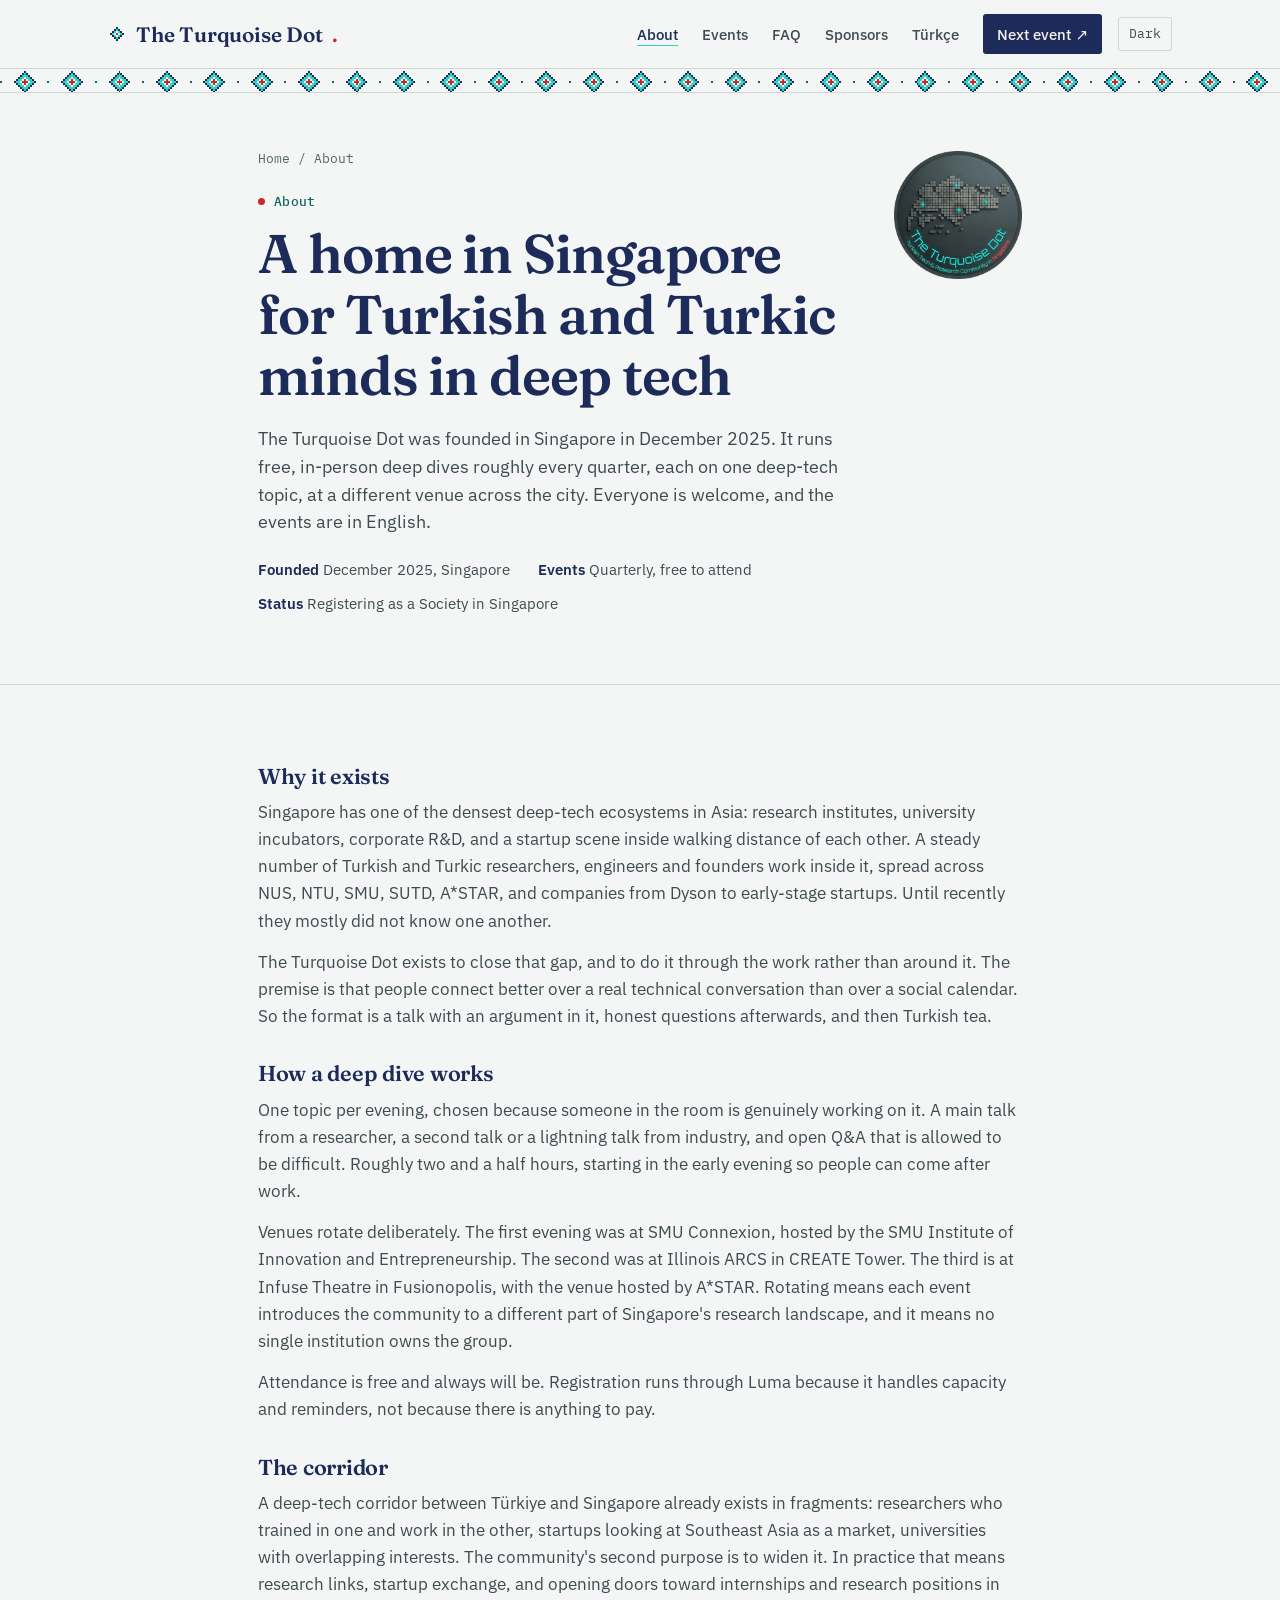
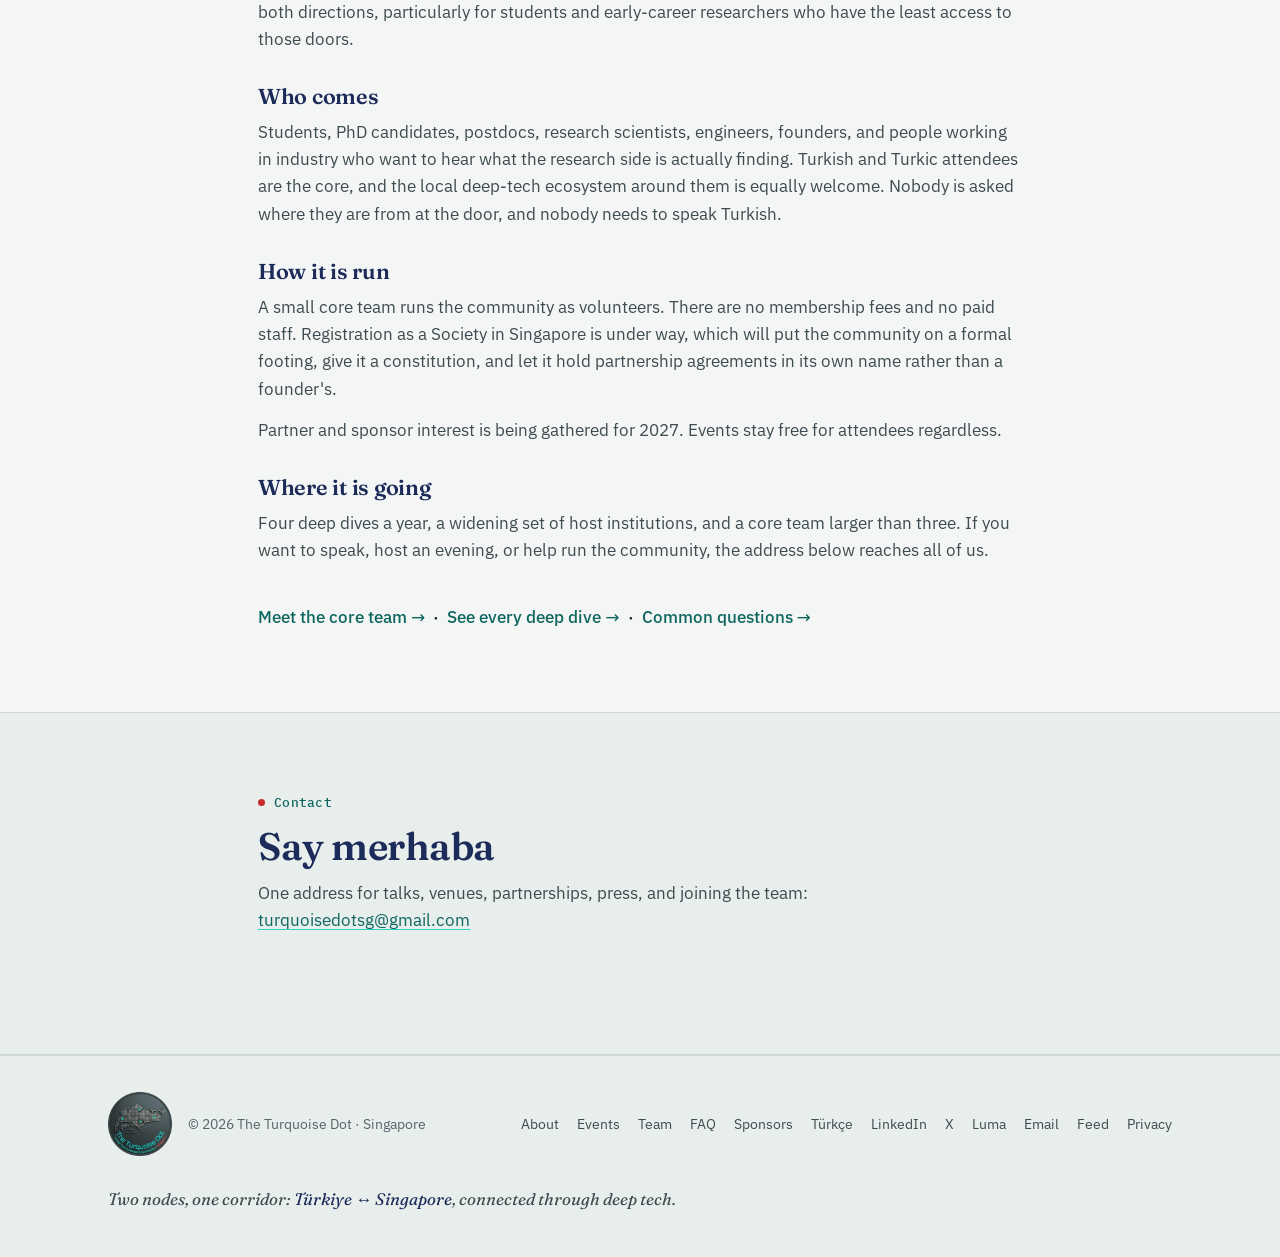
==== commit b0ac0a06: "Brand marks and layout fixes: kilim band that never cuts a motif, hero gutters restored, circle logo" ====
--- a/about/index.html
+++ b/about/index.html
@@ -77,6 +77,7 @@
 
 <header class="page-head">
   <div class="wrap narrow">
+    <img class="head-mark" src="/assets/logo-circle.webp" alt="The Turquoise Dot logo: a pixel map of Singapore with turquoise nodes, ringed by the community name." width="400" height="400" decoding="async">
     <p class="crumbs"><a href="/">Home</a> / About</p>
     <span class="kicker">About</span>
     <h1>A home in Singapore for Turkish and Turkic minds in deep tech</h1>
@@ -133,7 +134,8 @@
 
 <footer>
   <div class="wrap foot">
-    <div>© 2026 The Turquoise Dot · Singapore</div>
+    <img class="foot-mark" src="/assets/logo-circle.webp" alt="" width="400" height="400" loading="lazy" decoding="async">
+    <div class="foot-copy">© 2026 The Turquoise Dot · Singapore</div>
     <div class="foot-links">
       <a href="/about/">About</a>
       <a href="/events/">Events</a>
--- a/assets/site.css
+++ b/assets/site.css
@@ -105,7 +105,8 @@
 /* ---------- masthead ---------- */
 nav{position:sticky;top:0;z-index:50;background:var(--paper);border-bottom:1px solid var(--rule)}
 .nav-inner{display:flex;align-items:center;justify-content:flex-start;gap:16px;padding:14px 28px;max-width:1120px;margin:0 auto}
-.brand{font-family:var(--serif);font-weight:600;font-size:1.3rem;color:var(--head);white-space:nowrap;letter-spacing:-.01em}
+.brand{display:inline-flex;align-items:center;gap:10px;font-family:var(--serif);font-weight:600;font-size:1.3rem;color:var(--head);white-space:nowrap;letter-spacing:-.01em}
+.brand::before{content:"";flex:none;width:18px;height:18px;background:var(--glyph) no-repeat center/18px 18px}
 .brand:hover{text-decoration:none}
 .nav-links{display:flex;gap:24px;align-items:center;flex-wrap:wrap;font-size:.95rem}
 .nav-links a{color:var(--ink-2);font-weight:500}
@@ -120,11 +121,14 @@
 .brand{order:1}
 
 /* ---------- kilim band ---------- */
-.kilim{height:24px;background-image:var(--band);background-repeat:repeat-x;background-position:center;background-size:48px 24px;border-bottom:1px solid var(--rule)}
+/* background-repeat:round rescales the tile so a whole number of motifs always fits the viewport,
+   and the origin is pinned left so the run starts on a tile boundary. With repeat-x from centre the band
+   was cut mid-diamond at both ends on most widths. */
+.kilim{height:24px;background-image:var(--band);background-repeat:round no-repeat;background-position:left center;background-size:48px 24px;border-bottom:1px solid var(--rule)}
 
 /* ---------- hero ---------- */
 .hero{border-bottom:1px solid var(--rule)}
-.hero-grid{display:grid;grid-template-columns:1.05fr .95fr;gap:56px;align-items:center;padding:72px 0 64px}
+.hero-grid{display:grid;grid-template-columns:1.05fr .95fr;gap:56px;align-items:center;padding-block:72px 64px}
 .eyebrow{font-family:var(--mono);font-size:.8rem;font-weight:500;letter-spacing:.02em;color:var(--turq);margin-bottom:22px}
 .eyebrow::before{content:"";display:inline-block;width:7px;height:7px;border-radius:50%;background:var(--red);margin-right:9px;vertical-align:1px}
 .hero h1{font-size:clamp(2.7rem,5.6vw,4.2rem);font-weight:600;margin-bottom:22px;letter-spacing:-.02em}
@@ -147,6 +151,8 @@
 .crumbs a{color:var(--muted)}
 .page-head h1{font-size:clamp(2.2rem,4.6vw,3.4rem);font-weight:600;margin:10px 0 18px;letter-spacing:-.02em}
 .page-head .lede{margin-bottom:22px}
+.head-mark{float:right;width:128px;height:128px;margin:2px 0 22px 36px}
+@media (max-width:720px){.head-mark{width:88px;height:88px;margin:0 0 16px 20px}}
 .meta-list{display:flex;flex-wrap:wrap;gap:10px 28px;color:var(--ink-2);font-size:.93rem;margin-bottom:24px}
 .meta-list b{color:var(--head);font-weight:600}
 
@@ -321,7 +327,9 @@
 
 /* ---------- footer ---------- */
 footer{border-top:1px solid var(--rule);background:var(--paper-2);padding:36px 0 44px;color:var(--muted);font-size:.86rem}
-.foot{display:flex;justify-content:space-between;gap:16px;flex-wrap:wrap;align-items:baseline}
+.foot{display:flex;justify-content:flex-start;gap:16px;flex-wrap:wrap;align-items:center}
+.foot-mark{flex:none;width:64px;height:64px}
+.foot-copy{margin-right:auto}
 .foot-links{display:flex;gap:18px;flex-wrap:wrap}
 .foot-links a{color:var(--ink-2)}
 footer .tag{color:var(--ink-2);width:100%;margin-top:14px;font-family:var(--serif);font-style:italic;font-size:1.05rem}
@@ -356,7 +364,7 @@
   .annc .sub{display:none}
 }
 @media (max-width:900px){
-  .hero-grid{grid-template-columns:1fr;gap:36px;padding:52px 0 44px}
+  .hero-grid{grid-template-columns:1fr;gap:36px;padding-block:52px 44px}
   .hero-art{max-width:600px}
   .spot{grid-template-columns:1fr;padding:26px 24px}
   .stats-grid{grid-template-columns:1fr 1fr}
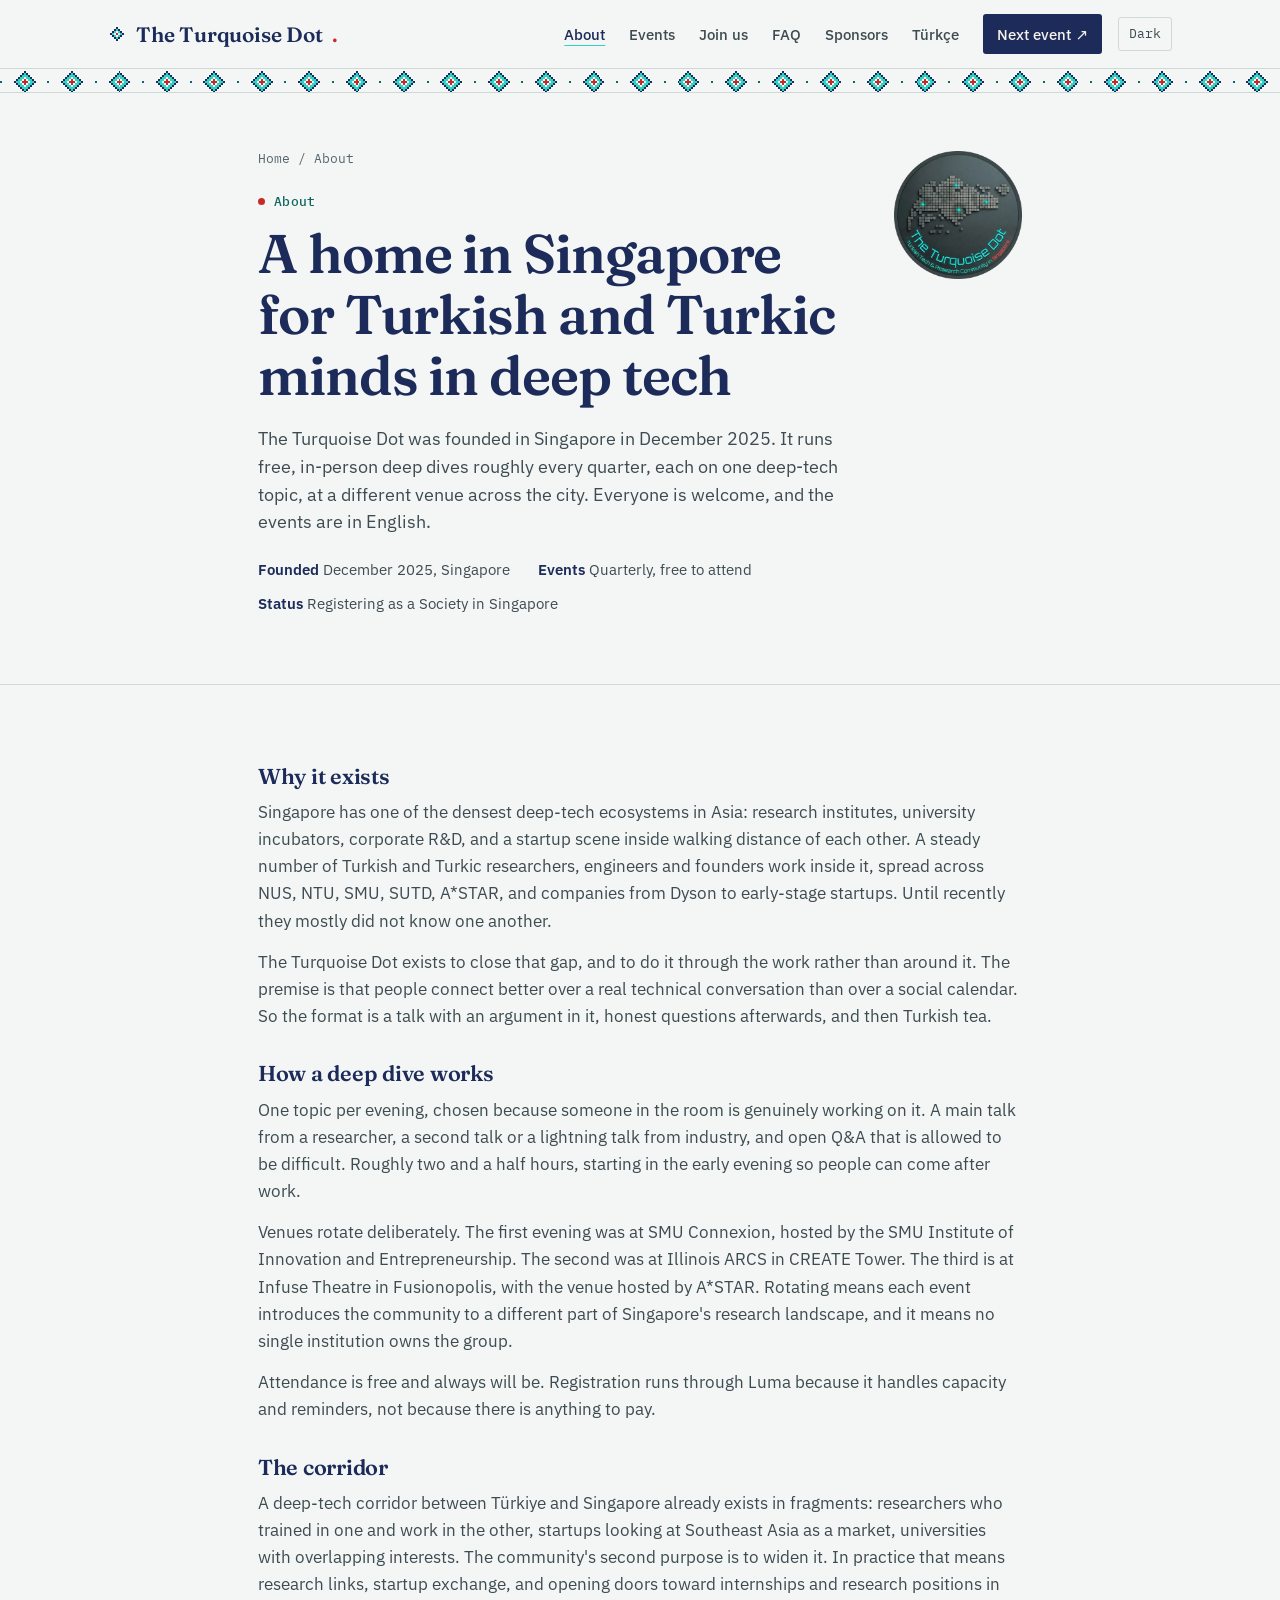
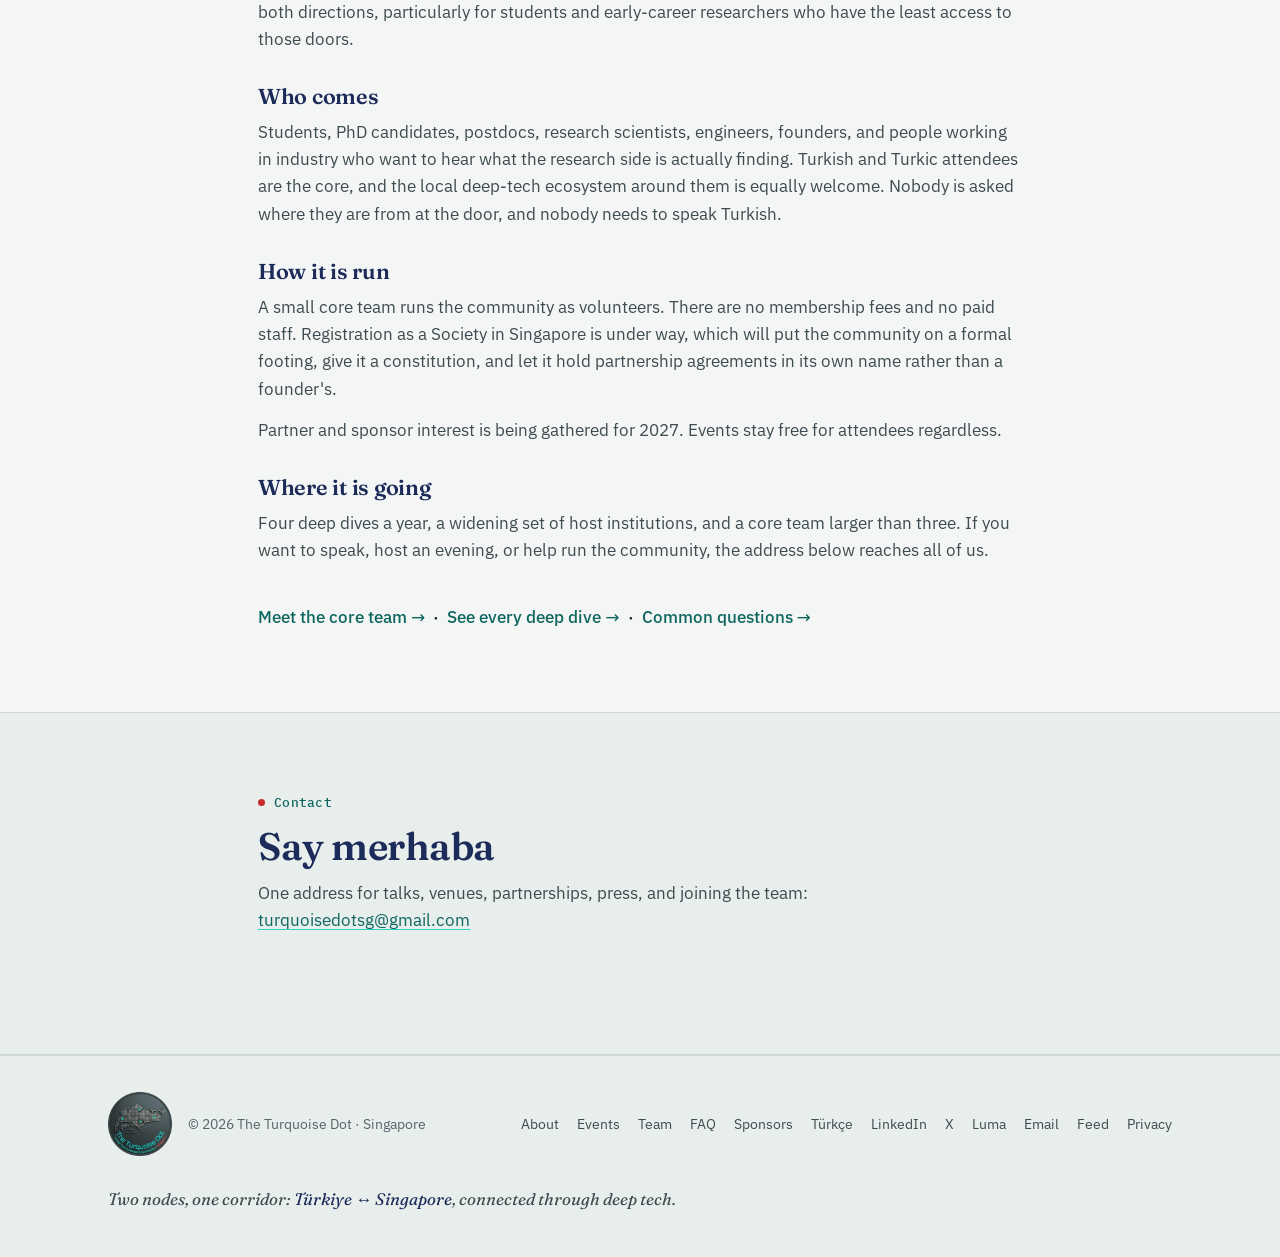
==== commit 23c559d7: "Get involved: a nav link on every page, a hook in the hero, and two asks instead of three Nav: "Join" ====
--- a/about/index.html
+++ b/about/index.html
@@ -63,6 +63,7 @@
     <div class="nav-links" id="nav-links">
       <a href="/about/" aria-current="page">About</a>
       <a href="/events/">Events</a>
+      <a href="/#join">Join us</a>
       <a href="/faq/">FAQ</a>
       <a href="/sponsors/">Sponsors</a>
       <a href="/tr/" lang="tr" hreflang="tr">Türkçe</a>
--- a/assets/site.css
+++ b/assets/site.css
@@ -76,6 +76,8 @@
 /* ---------- base ---------- */
 *{box-sizing:border-box;margin:0;padding:0}
 html{scroll-behavior:smooth}
+section[id],header[id],h2[id]{scroll-margin-top:80px}
+@media (max-width:920px){section[id],header[id],h2[id]{scroll-margin-top:130px}}
 body{background:var(--paper);color:var(--ink);font-family:var(--sans);font-size:17px;line-height:1.6;-webkit-font-smoothing:antialiased}
 h1,h2,h3{font-family:var(--serif);font-weight:600;color:var(--head);line-height:1.12;letter-spacing:-.012em}
 a{color:var(--turq);text-decoration:none}
@@ -135,6 +137,7 @@
 .lede{color:var(--ink-2);font-size:1.12rem;max-width:34em;margin-bottom:32px;line-height:1.55}
 .lede strong{color:var(--ink);font-weight:600}
 .btns{display:flex;gap:12px;flex-wrap:wrap}
+.hero-aside{margin-top:20px;font-size:.92rem;color:var(--muted)}
 .btn{display:inline-block;padding:12px 20px;border-radius:var(--radius);font-weight:500;font-size:.95rem;border:1px solid transparent;text-decoration:none}
 .btn:hover{text-decoration:none}
 .btn-primary{background:var(--btn-bg);color:var(--btn-fg);border-color:var(--btn-bg)}
@@ -283,7 +286,7 @@
 
 /* ---------- get involved ---------- */
 .involve{background:var(--paper-2);border-top:1px solid var(--rule);border-bottom:1px solid var(--rule)}
-.tiles{display:grid;grid-template-columns:repeat(3,1fr);gap:36px}
+.tiles{display:grid;grid-template-columns:repeat(auto-fit,minmax(260px,1fr));gap:36px}
 .tile{border-top:2px solid var(--rule-2);padding-top:18px}
 .tile h3{font-size:1.3rem;margin-bottom:8px}
 .tile p{color:var(--ink-2);font-size:.95rem;margin-bottom:14px}
@@ -353,7 +356,7 @@
 @media (prefers-reduced-motion: reduce){html{scroll-behavior:auto}}
 
 /* ---------- responsive ---------- */
-@media (max-width:760px){
+@media (max-width:920px){
   .nav-toggle{display:inline-block}
   .nav-inner{flex-wrap:wrap;justify-content:space-between}
   .nav-actions{margin-left:auto}
@@ -361,6 +364,8 @@
   .nav-links.open{display:flex}
   .nav-links a{padding:10px 0;font-size:1rem}
   .nav-links a.cta{margin-top:8px}
+}
+@media (max-width:760px){
   .annc .sub{display:none}
 }
 @media (max-width:900px){
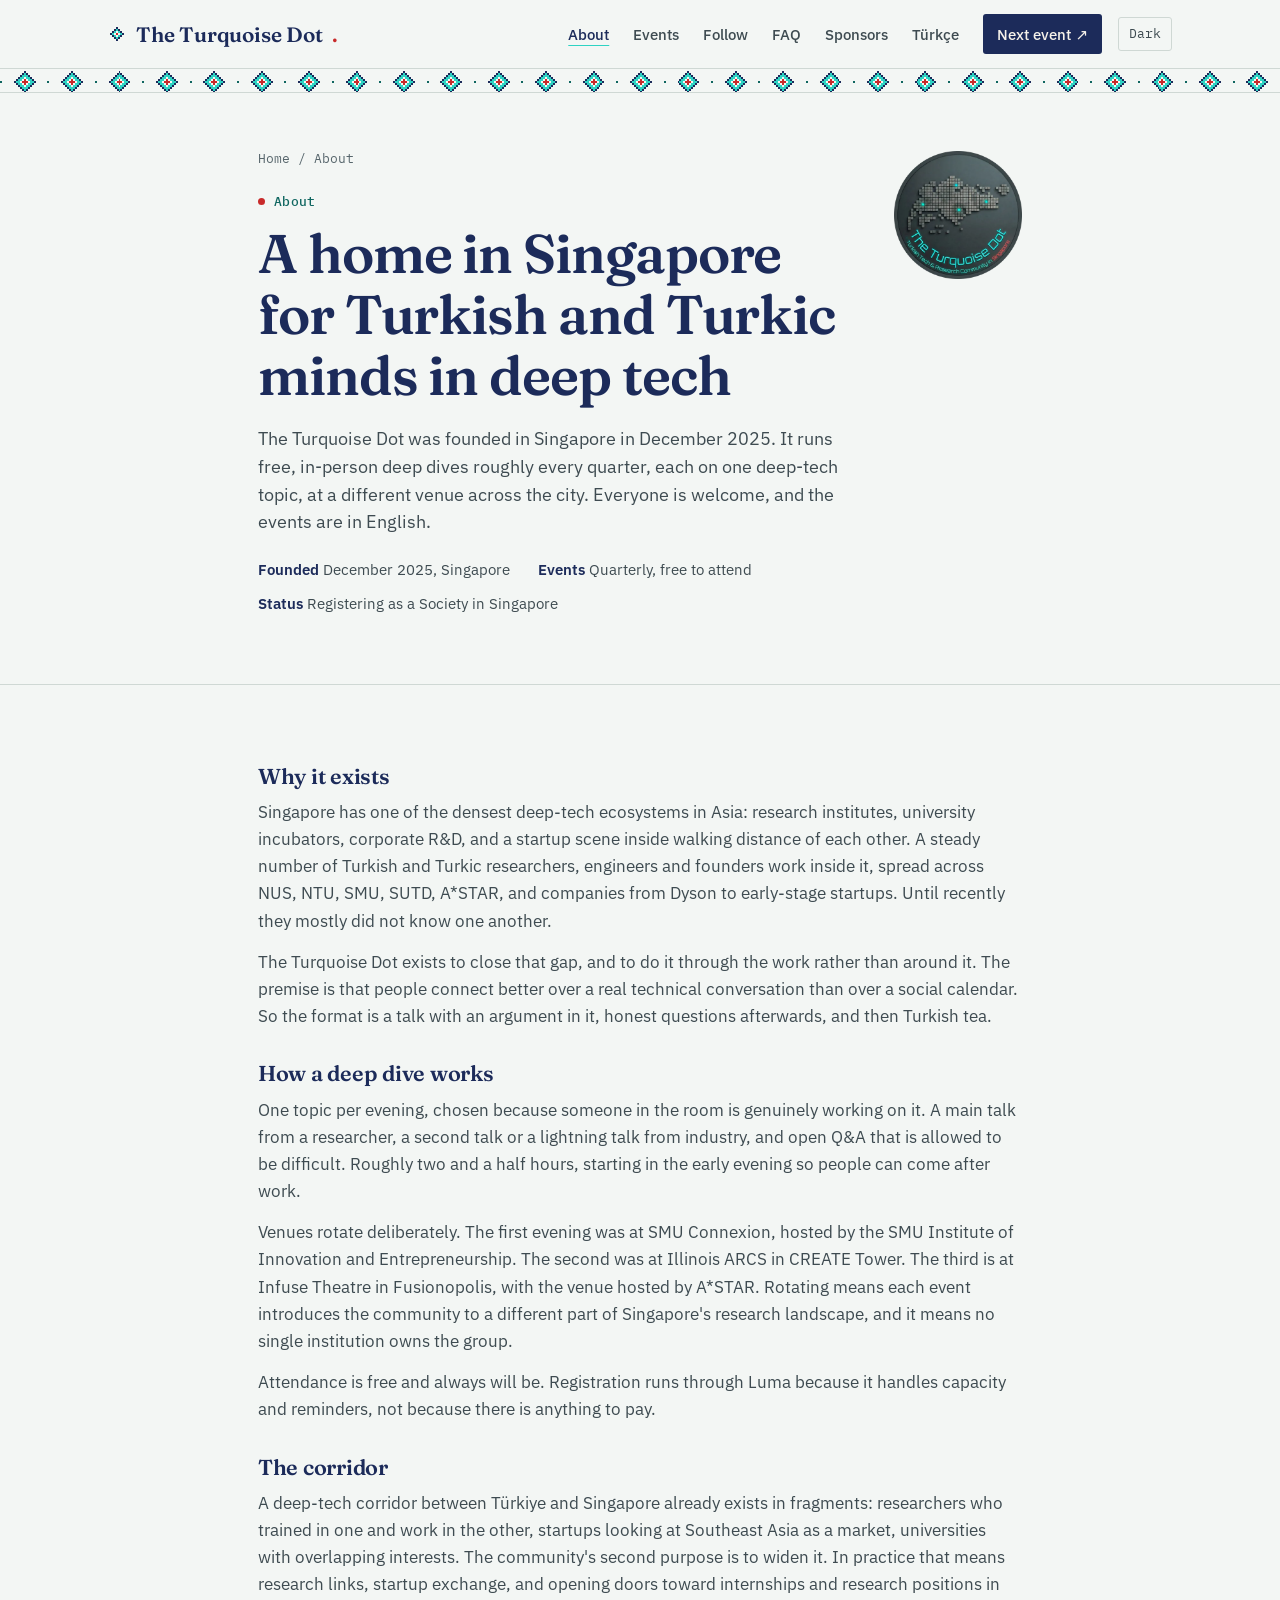
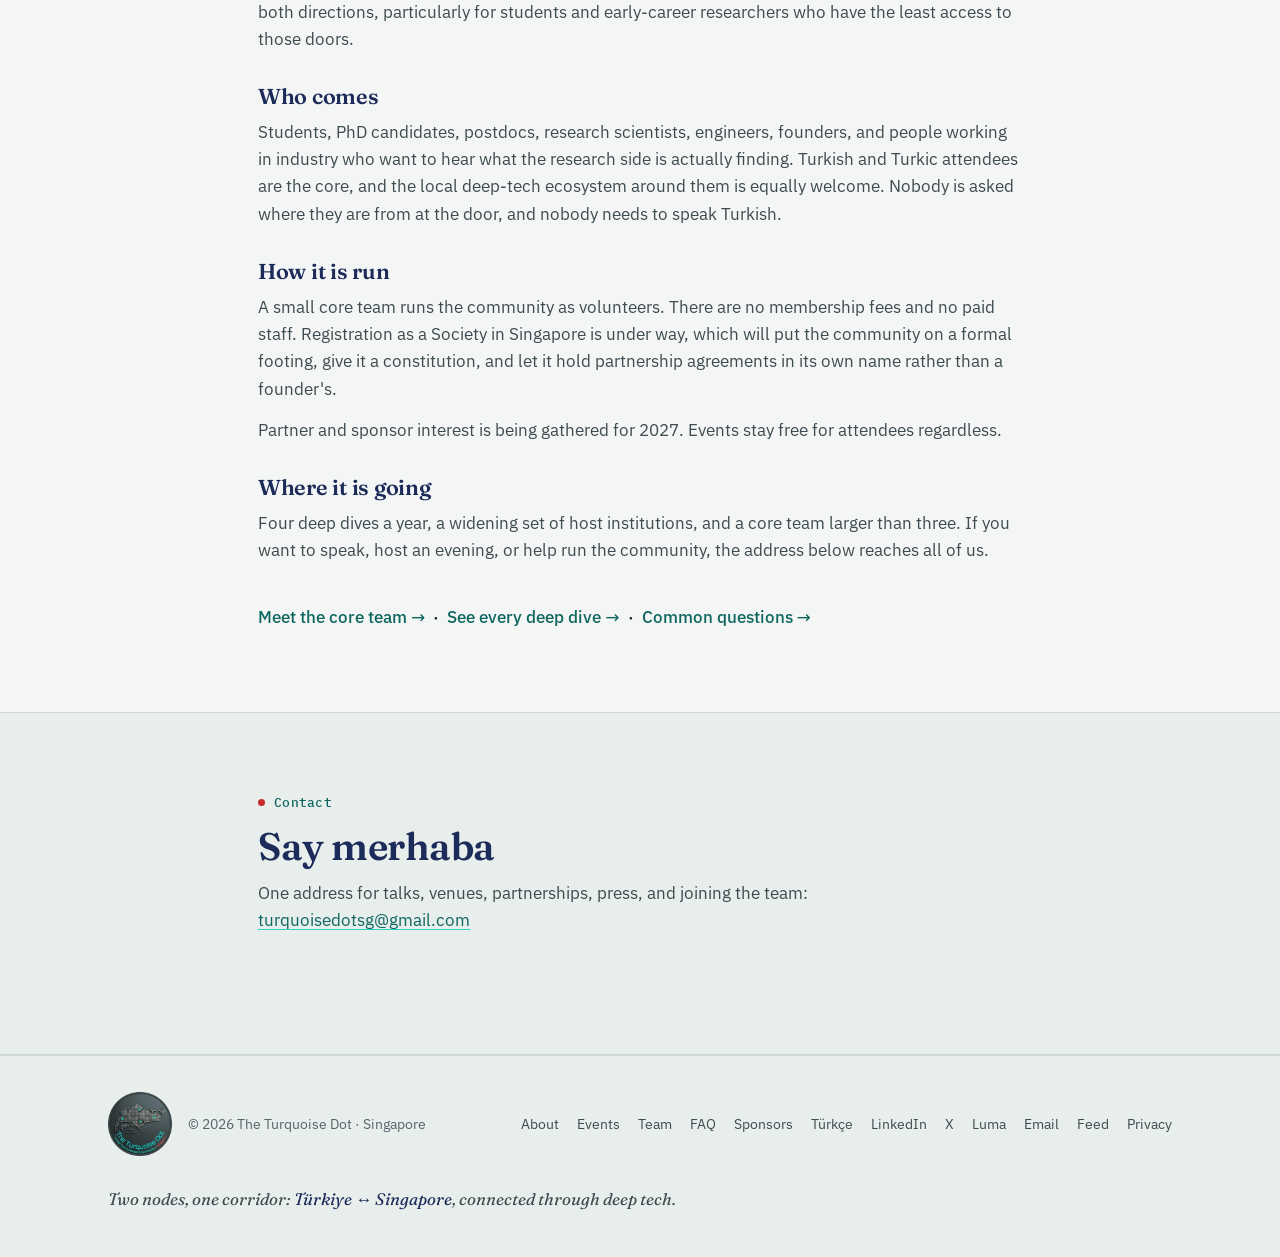
==== commit be525a23: "Follow the calendar: rename the nav link and lead Get involved with the Luma call to action Nav: "Jo" ====
--- a/about/index.html
+++ b/about/index.html
@@ -63,7 +63,7 @@
     <div class="nav-links" id="nav-links">
       <a href="/about/" aria-current="page">About</a>
       <a href="/events/">Events</a>
-      <a href="/#join">Join us</a>
+      <a href="/#join">Follow</a>
       <a href="/faq/">FAQ</a>
       <a href="/sponsors/">Sponsors</a>
       <a href="/tr/" lang="tr" hreflang="tr">Türkçe</a>
--- a/assets/site.css
+++ b/assets/site.css
@@ -286,6 +286,8 @@
 
 /* ---------- get involved ---------- */
 .involve{background:var(--paper-2);border-top:1px solid var(--rule);border-bottom:1px solid var(--rule)}
+.sec-head .btns{margin-top:22px}
+.involve .side-label{font-family:var(--mono);font-size:.78rem;font-weight:500;color:var(--turq);margin-bottom:14px}
 .tiles{display:grid;grid-template-columns:repeat(auto-fit,minmax(260px,1fr));gap:36px}
 .tile{border-top:2px solid var(--rule-2);padding-top:18px}
 .tile h3{font-size:1.3rem;margin-bottom:8px}
